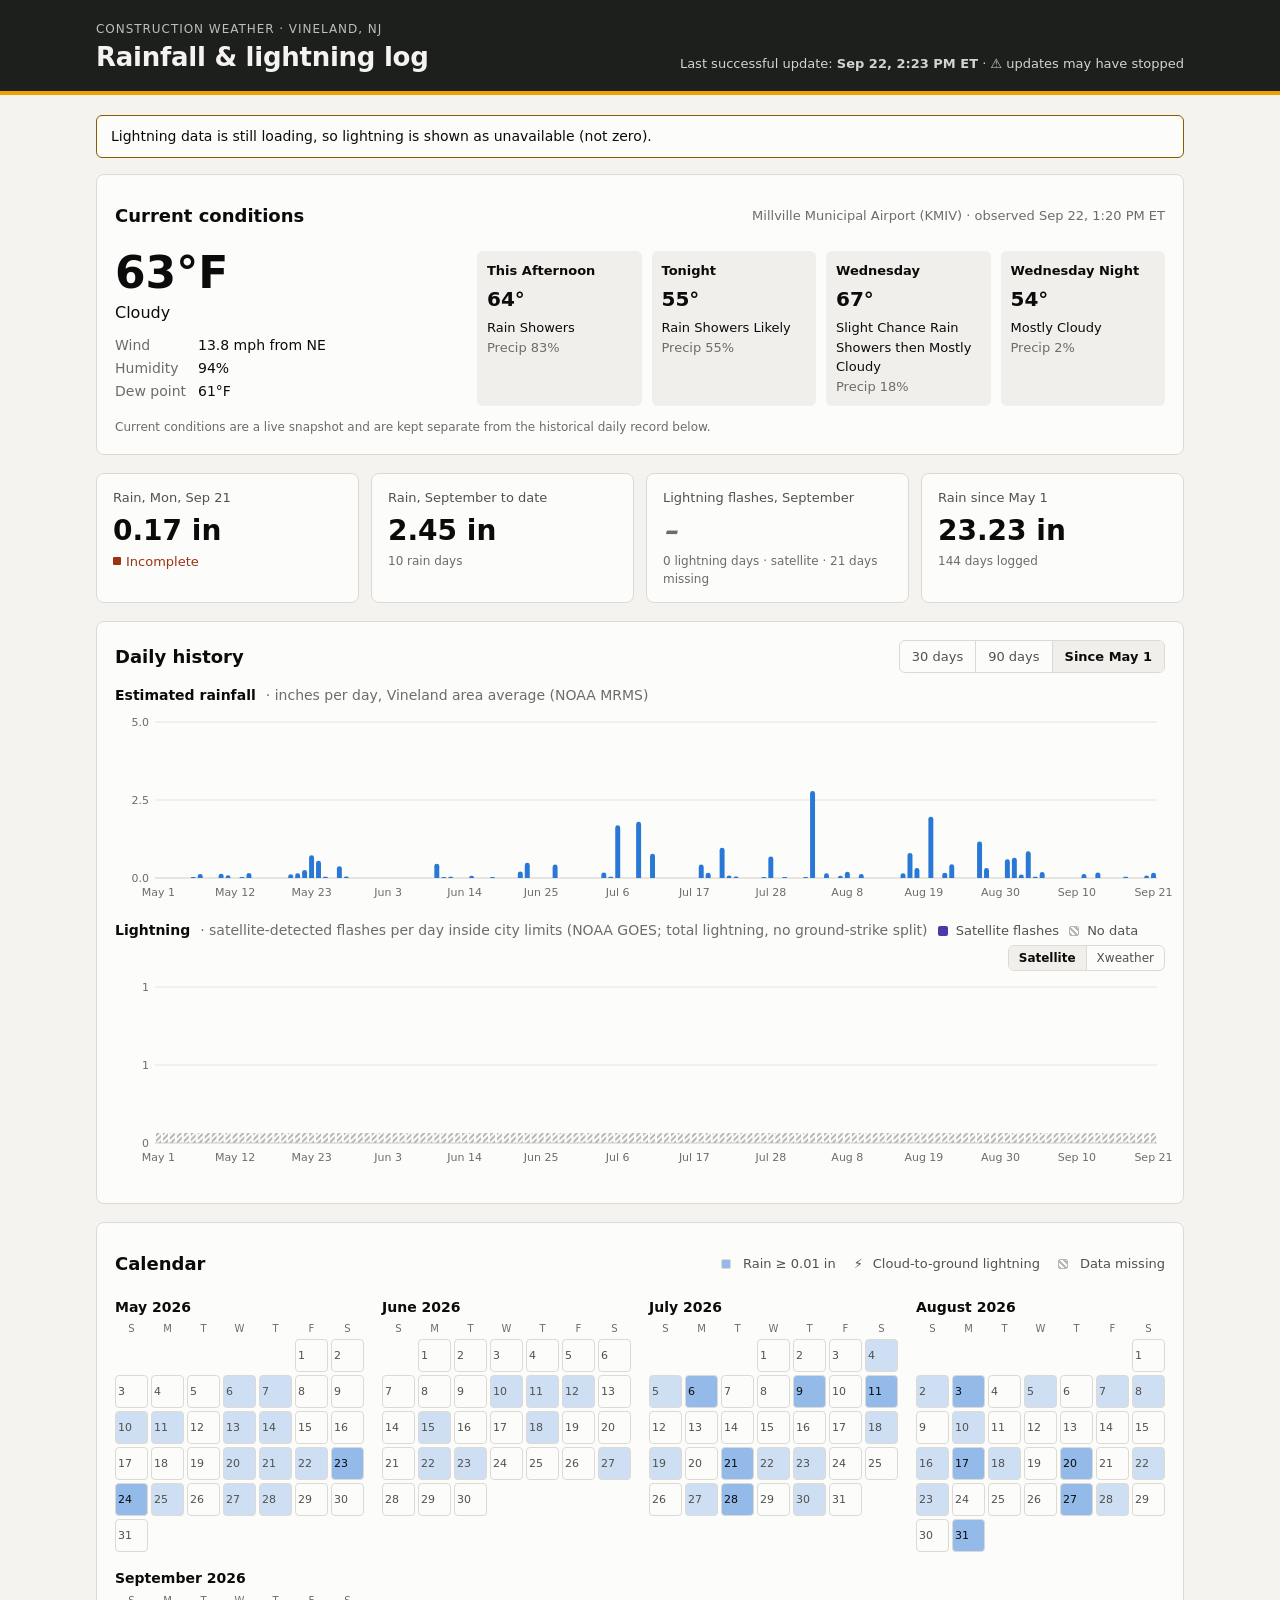
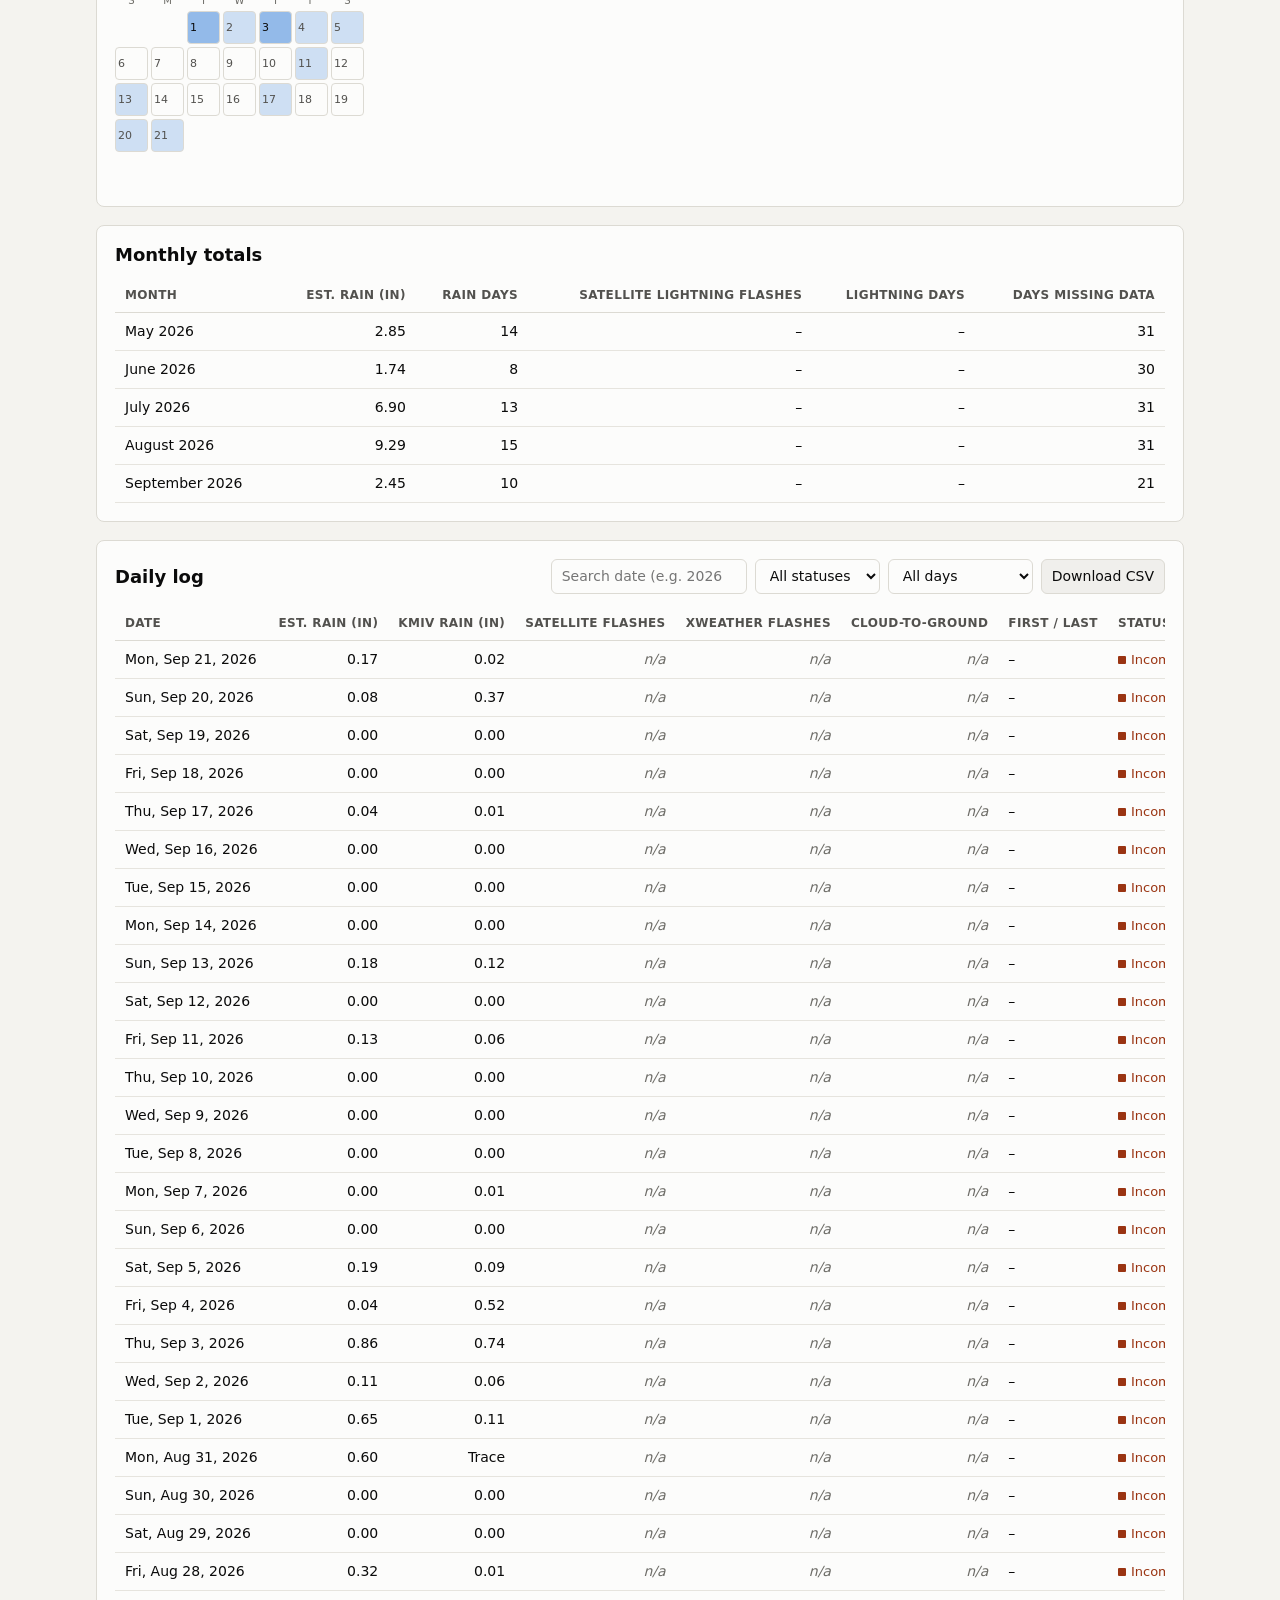
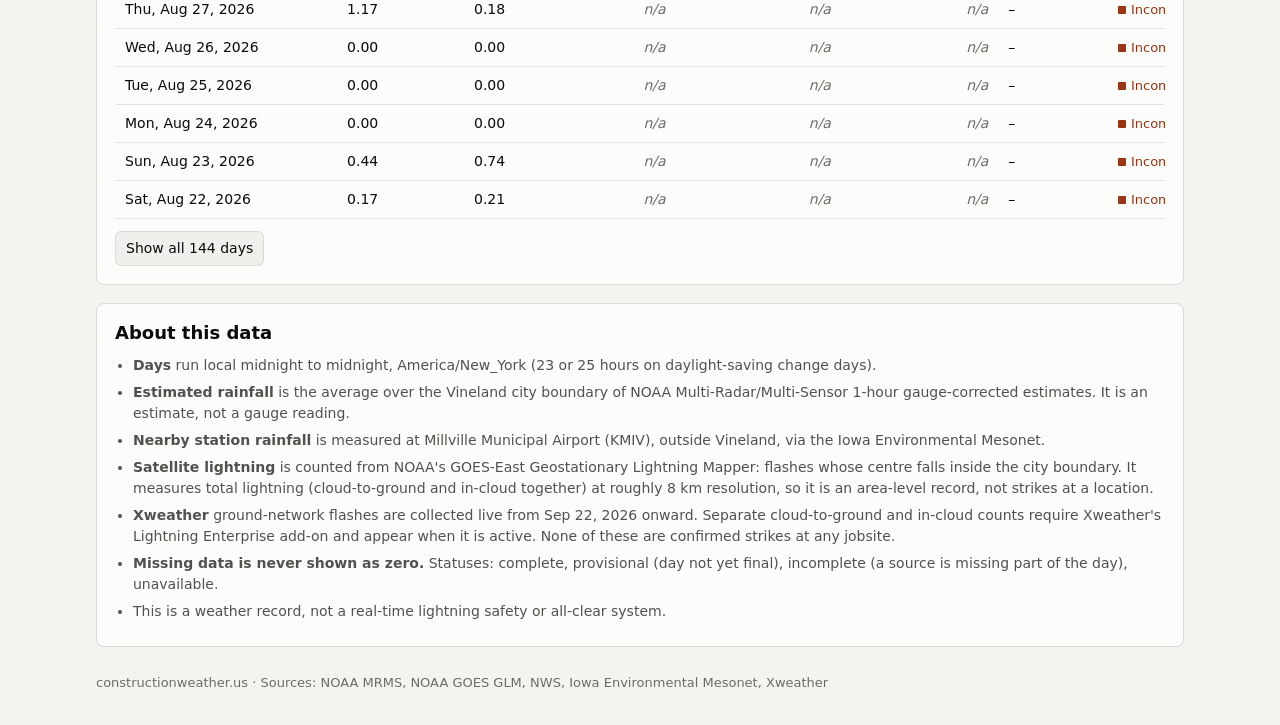
==== site/index.html @ a70b7d51 "Lightning: NOAA GOES GLM satellite record and Xweather live flash collector GLM gives total lightnin" ====
<!doctype html>
<html lang="en">
<head>
<meta charset="utf-8">
<meta name="viewport" content="width=device-width, initial-scale=1">
<title>Vineland Weather Log</title>
<meta name="description" content="Daily rainfall and detected lightning records for Vineland, New Jersey, since May 1, 2026.">
<link rel="icon" href="data:image/svg+xml,%3Csvg xmlns=%27http://www.w3.org/2000/svg%27 viewBox=%270 0 16 16%27%3E%3Cpath d=%27M9 1 3 9h4l-1 6 6-8H8z%27 fill=%27%23eda100%27/%3E%3C/svg%3E">
<link rel="stylesheet" href="style.css">
</head>
<body>
<header class="top">
  <div class="wrap top-inner">
    <div>
      <p class="eyebrow">Construction Weather &middot; Vineland, NJ</p>
      <h1>Rainfall &amp; lightning log</h1>
    </div>
    <p class="freshness" id="freshness">Loading&hellip;</p>
  </div>
</header>

<main class="wrap">
  <div id="banner" class="banner" hidden></div>

  <section aria-labelledby="now-h" class="panel">
    <div class="panel-head">
      <h2 id="now-h">Current conditions</h2>
      <p class="muted small" id="now-source"></p>
    </div>
    <div id="alerts"></div>
    <div class="now-grid">
      <div id="now-obs" class="now-obs"></div>
      <ol id="forecast" class="forecast"></ol>
    </div>
    <p class="note">Current conditions are a live snapshot and are kept separate from the historical daily record below.</p>
  </section>

  <section aria-labelledby="sum-h">
    <h2 id="sum-h" class="visually-hidden">Summary</h2>
    <div class="tiles" id="tiles"></div>
  </section>

  <section aria-labelledby="hist-h" class="panel">
    <div class="panel-head">
      <h2 id="hist-h">Daily history</h2>
      <div class="seg" role="group" aria-label="Time range" id="range">
        <button data-range="30">30 days</button>
        <button data-range="90">90 days</button>
        <button data-range="all" aria-pressed="true">Since May 1</button>
      </div>
    </div>
    <figure class="chart">
      <figcaption><strong>Estimated rainfall</strong> <span class="muted">&middot; inches per day, Vineland area average (NOAA MRMS)</span></figcaption>
      <div class="chart-box" id="rain-chart"></div>
    </figure>
    <figure class="chart">
      <figcaption>
        <strong>Lightning</strong>
        <span class="muted lt-glm">&middot; satellite-detected flashes per day inside city limits (NOAA GOES; total lightning, no ground-strike split)</span>
        <span class="muted lt-x" hidden>&middot; Xweather ground network, inside city limits</span>
        <span class="legend">
          <span class="lt-glm"><span class="key k-glm"></span> Satellite flashes</span>
          <span class="lt-cgic" hidden><span class="key k-cg"></span> Cloud-to-ground <span class="key k-ic"></span> In-cloud</span>
          <span class="lt-live" hidden><span class="key k-cg"></span> Ground-network flashes</span>
          <span><span class="key k-na"></span> No data</span>
        </span>
        <span class="seg seg-sm" role="group" aria-label="Lightning source" id="lt-source">
          <button data-src="glm" aria-pressed="true">Satellite</button>
          <button data-src="xweather">Xweather</button>
        </span>
      </figcaption>
      <div class="chart-box" id="lt-chart"></div>
    </figure>
    <div id="tip" class="tip" role="status" hidden></div>
  </section>

  <section aria-labelledby="cal-h" class="panel">
    <div class="panel-head">
      <h2 id="cal-h">Calendar</h2>
      <p class="legend small"><span class="dot rain"></span>Rain &ge; 0.01 in <span class="bolt">&#9889;</span>Cloud-to-ground lightning <span class="dot na"></span>Data missing</p>
    </div>
    <div id="calendar" class="calendar"></div>
  </section>

  <section aria-labelledby="month-h" class="panel">
    <h2 id="month-h">Monthly totals</h2>
    <div class="table-scroll"><table id="months" class="data"></table></div>
  </section>

  <section aria-labelledby="log-h" class="panel">
    <div class="panel-head">
      <h2 id="log-h">Daily log</h2>
      <div class="filters">
        <input type="search" id="q" placeholder="Search date (e.g. 2026-07)" aria-label="Search dates">
        <select id="status-filter" aria-label="Filter by data status">
          <option value="">All statuses</option>
          <option value="complete">Complete</option>
          <option value="provisional">Provisional</option>
          <option value="incomplete">Incomplete</option>
          <option value="unavailable">Unavailable</option>
        </select>
        <select id="wx-filter" aria-label="Filter by weather">
          <option value="">All days</option>
          <option value="rain">Rain days</option>
          <option value="lightning">Lightning days</option>
        </select>
        <a class="btn" id="csv" href="#" download="vineland-weather-log.csv">Download CSV</a>
      </div>
    </div>
    <div class="table-scroll"><table id="log" class="data"></table></div>
    <button id="more" class="btn more" hidden></button>
  </section>

  <section class="panel about" aria-labelledby="about-h">
    <h2 id="about-h">About this data</h2>
    <ul>
      <li><strong>Days</strong> run local midnight to midnight, America/New_York (23 or 25 hours on daylight-saving change days).</li>
      <li><strong>Estimated rainfall</strong> is the average over the Vineland city boundary of NOAA Multi-Radar/Multi-Sensor 1-hour gauge-corrected estimates. It is an estimate, not a gauge reading.</li>
      <li><strong>Nearby station rainfall</strong> is measured at Millville Municipal Airport (KMIV), outside Vineland, via the Iowa Environmental Mesonet.</li>
      <li><strong>Satellite lightning</strong> is counted from NOAA's GOES-East Geostationary Lightning Mapper: flashes whose centre falls inside the city boundary. It measures total lightning (cloud-to-ground and in-cloud together) at roughly 8 km resolution, so it is an area-level record, not strikes at a location.</li>
      <li><strong>Xweather</strong> ground-network flashes are collected live from Sep 22, 2026 onward. Separate cloud-to-ground and in-cloud counts require Xweather's Lightning Enterprise add-on and appear when it is active. None of these are confirmed strikes at any jobsite.</li>
      <li><strong>Missing data is never shown as zero.</strong> Statuses: complete, provisional (day not yet final), incomplete (a source is missing part of the day), unavailable.</li>
      <li>This is a weather record, not a real-time lightning safety or all-clear system.</li>
    </ul>
  </section>
</main>

<dialog id="detail" aria-labelledby="detail-h">
  <form method="dialog"><button class="close" aria-label="Close">&times;</button></form>
  <div id="detail-body"></div>
</dialog>

<footer class="wrap foot muted small">constructionweather.us &middot; Sources: NOAA MRMS, NOAA GOES GLM, NWS, Iowa Environmental Mesonet, Xweather</footer>
<script src="app.js"></script>
</body>
</html>
---- site/style.css ----
:root {
  color-scheme: light;
  --bg: #f4f3ef;
  --surface: #fcfcfb;
  --surface-2: #f0efec;
  --border: #dcdad3;
  --text: #0b0b0b;
  --text-2: #52514e;
  --muted: #6d6c67;
  --accent: #1c5cab;
  --rain: #2a78d6;
  --cg: #eb6834;
  --ic: #1baf7a;
  --glm: #4a3aa7;
  --na: #b9b7b0;
  --grid: #e6e4de;
  --good: #1b6e3a;
  --warn: #8a5a00;
  --bad: #9a3412;
  --header: #1d1f1c;
  --header-text: #f4f3ef;
  --hazard: #eda100;
}
@media (prefers-color-scheme: dark) {
  :root:not([data-theme="light"]) {
    color-scheme: dark;
    --bg: #111110;
    --surface: #1a1a19;
    --surface-2: #242422;
    --border: #383835;
    --text: #ffffff;
    --text-2: #c3c2b7;
    --muted: #9d9c93;
    --accent: #6da7ec;
    --rain: #3987e5;
    --cg: #d95926;
    --ic: #199e70;
    --glm: #9085e9;
    --na: #5a5955;
    --grid: #2c2c2a;
    --good: #5cc98a;
    --warn: #e0a93a;
    --bad: #f08a6a;
    --header: #0a0a09;
    --header-text: #f4f3ef;
    --hazard: #c98500;
  }
}
:root[data-theme="dark"] {
  color-scheme: dark;
  --bg: #111110; --surface: #1a1a19; --surface-2: #242422; --border: #383835;
  --text: #ffffff; --text-2: #c3c2b7; --muted: #9d9c93; --accent: #6da7ec;
  --rain: #3987e5; --cg: #d95926; --ic: #199e70; --glm: #9085e9; --na: #5a5955; --grid: #2c2c2a;
  --good: #5cc98a; --warn: #e0a93a; --bad: #f08a6a; --header: #0a0a09; --header-text: #f4f3ef; --hazard: #c98500;
}

* { box-sizing: border-box; }
html { -webkit-text-size-adjust: 100%; }
body {
  margin: 0;
  background: var(--bg);
  color: var(--text);
  font: 15px/1.5 system-ui, -apple-system, "Segoe UI", Roboto, Helvetica, Arial, sans-serif;
  font-variant-numeric: tabular-nums;
}
.wrap { max-width: 1120px; margin: 0 auto; padding: 0 16px; }
h1, h2, h3 { line-height: 1.2; margin: 0; }
h1 { font-size: 26px; letter-spacing: -0.01em; }
h2 { font-size: 18px; }
.muted { color: var(--muted); }
.small { font-size: 13px; }
.visually-hidden { position: absolute; width: 1px; height: 1px; overflow: hidden; clip: rect(0 0 0 0); }

.top {
  background: var(--header);
  color: var(--header-text);
  border-bottom: 4px solid var(--hazard);
  padding: 20px 0 18px;
  margin-bottom: 20px;
}
.top-inner { display: flex; justify-content: space-between; align-items: end; gap: 16px; flex-wrap: wrap; }
.eyebrow { margin: 0 0 4px; font-size: 12px; text-transform: uppercase; letter-spacing: 0.08em; opacity: 0.75; }
.freshness { margin: 0; font-size: 13px; opacity: 0.85; }

.banner { border: 1px solid var(--warn); background: var(--surface); color: var(--text); padding: 10px 14px; border-radius: 6px; margin-bottom: 16px; font-size: 14px; }

.panel { background: var(--surface); border: 1px solid var(--border); border-radius: 8px; padding: 18px; margin-bottom: 18px; }
.panel-head { display: flex; justify-content: space-between; align-items: center; gap: 12px; flex-wrap: wrap; margin-bottom: 12px; }
.panel > h2 { margin-bottom: 12px; }
.note { font-size: 12px; color: var(--muted); margin: 12px 0 0; }

.now-grid { display: grid; grid-template-columns: minmax(0, 1fr) minmax(0, 2fr); gap: 18px; }
.now-obs .temp { font-size: 44px; font-weight: 600; line-height: 1; }
.now-obs .desc { font-size: 16px; margin: 6px 0 10px; }
.now-obs dl { display: grid; grid-template-columns: auto 1fr; gap: 2px 12px; margin: 0; font-size: 14px; }
.now-obs dt { color: var(--muted); }
.now-obs dd { margin: 0; }
.forecast { list-style: none; margin: 0; padding: 0; display: grid; grid-template-columns: repeat(4, minmax(0, 1fr)); gap: 10px; }
.forecast li { background: var(--surface-2); border-radius: 6px; padding: 10px; font-size: 13px; }
.forecast .fname { font-weight: 600; font-size: 13px; }
.forecast .ftemp { font-size: 20px; font-weight: 600; margin: 4px 0; }
.alert { border-left: 4px solid var(--bad); background: var(--surface-2); padding: 8px 12px; margin-bottom: 12px; font-size: 14px; border-radius: 0 6px 6px 0; }

.tiles { display: grid; grid-template-columns: repeat(4, minmax(0, 1fr)); gap: 12px; margin-bottom: 18px; }
.tile { background: var(--surface); border: 1px solid var(--border); border-radius: 8px; padding: 14px 16px; }
.tile .label { font-size: 13px; color: var(--text-2); }
.tile .value { font-size: 28px; font-weight: 600; margin-top: 2px; }
.tile .sub { font-size: 12px; color: var(--muted); }

.seg { display: inline-flex; border: 1px solid var(--border); border-radius: 6px; overflow: hidden; }
.seg button { background: transparent; color: var(--text-2); border: 0; padding: 6px 12px; font: inherit; font-size: 13px; cursor: pointer; }
.seg button + button { border-left: 1px solid var(--border); }
.seg button[aria-pressed="true"] { background: var(--surface-2); color: var(--text); font-weight: 600; }

.chart { margin: 0 0 18px; }
.chart figcaption { font-size: 14px; margin-bottom: 6px; display: flex; flex-wrap: wrap; gap: 4px 10px; align-items: center; }
.chart-box { width: 100%; }
.chart-box svg { display: block; width: 100%; height: auto; overflow: visible; }
.chart-box .axis text { fill: var(--muted); font-size: 11px; }
.chart-box .gridline { stroke: var(--grid); stroke-width: 1; }
.chart-box .baseline { stroke: var(--border); stroke-width: 1; }
.chart-box .hit { fill: transparent; cursor: pointer; }
.chart-box .hit:hover + .hover, .chart-box .hover.on { fill: var(--text); opacity: 0.06; }
.chart-box .hover { fill: transparent; pointer-events: none; }
.legend { display: inline-flex; flex-wrap: wrap; gap: 4px 10px; align-items: center; color: var(--text-2); font-size: 13px; }
.key { display: inline-block; width: 10px; height: 10px; border-radius: 2px; margin-right: 4px; vertical-align: -1px; }
.k-cg { background: var(--cg); } .k-ic { background: var(--ic); } .k-glm { background: var(--glm); }
.seg-sm { margin-left: auto; }
.seg-sm button { padding: 3px 10px; font-size: 12px; }
[hidden] { display: none !important; }
.k-na { background: repeating-linear-gradient(45deg, var(--na) 0 2px, transparent 2px 4px); border: 1px solid var(--na); }

.tip { position: fixed; z-index: 10; pointer-events: none; background: var(--surface); color: var(--text); border: 1px solid var(--border); border-radius: 6px; padding: 8px 10px; font-size: 13px; box-shadow: 0 4px 16px rgb(0 0 0 / 0.15); max-width: 260px; }
.tip b { display: block; margin-bottom: 2px; }
.tip .row { display: flex; justify-content: space-between; gap: 12px; }
.tip .sw { display: inline-block; width: 8px; height: 8px; border-radius: 2px; margin-right: 6px; }

.calendar { display: grid; grid-template-columns: repeat(auto-fill, minmax(230px, 1fr)); gap: 18px; }
.cal h3 { font-size: 14px; margin-bottom: 6px; }
.cal-grid { display: grid; grid-template-columns: repeat(7, 1fr); gap: 3px; }
.cal-grid .dow { font-size: 10px; color: var(--muted); text-align: center; }
.cal-day { aspect-ratio: 1; border: 1px solid var(--border); border-radius: 4px; background: var(--surface); color: var(--text-2); font: inherit; font-size: 11px; padding: 2px; position: relative; cursor: pointer; text-align: left; line-height: 1; }
.cal-day:hover, .cal-day:focus-visible { outline: 2px solid var(--accent); outline-offset: -1px; }
.cal-day.rain { background: color-mix(in srgb, var(--rain) 22%, var(--surface)); }
.cal-day.rain.heavy { background: color-mix(in srgb, var(--rain) 50%, var(--surface)); color: var(--text); }
.cal-day.na { background: repeating-linear-gradient(45deg, var(--surface-2) 0 3px, var(--surface) 3px 6px); }
.cal-day .b { position: absolute; right: 2px; bottom: 2px; font-size: 11px; }
.cal-day.future { visibility: hidden; }
.dot { display: inline-block; width: 10px; height: 10px; border-radius: 2px; margin: 0 2px 0 8px; vertical-align: -1px; }
.dot.rain { background: color-mix(in srgb, var(--rain) 50%, var(--surface)); border: 1px solid var(--border); }
.dot.na { background: repeating-linear-gradient(45deg, var(--na) 0 2px, transparent 2px 4px); border: 1px solid var(--na); }
.bolt { margin-left: 8px; }

.filters { display: flex; flex-wrap: wrap; gap: 8px; }
input[type="search"], select, .btn { font: inherit; font-size: 14px; padding: 6px 10px; border: 1px solid var(--border); border-radius: 6px; background: var(--surface); color: var(--text); }
.btn { text-decoration: none; background: var(--surface-2); }
.table-scroll { overflow-x: auto; }
table.data { width: 100%; border-collapse: collapse; font-size: 14px; }
table.data th { text-align: left; font-weight: 600; color: var(--text-2); font-size: 12px; text-transform: uppercase; letter-spacing: 0.03em; border-bottom: 1px solid var(--border); padding: 8px 10px; white-space: nowrap; }
table.data td { border-bottom: 1px solid var(--grid); padding: 8px 10px; white-space: nowrap; }
table.data td.num, table.data th.num { text-align: right; }
table.data tbody tr { cursor: pointer; }
table.data tbody tr:hover { background: var(--surface-2); }
.st { display: inline-flex; align-items: center; gap: 5px; font-size: 13px; }
.st::before { content: ""; width: 8px; height: 8px; border-radius: 50%; background: currentColor; }
.st.complete { color: var(--good); }
.st.provisional { color: var(--warn); }
.st.incomplete, .st.unavailable { color: var(--bad); }
.st.incomplete::before { border-radius: 1px; }
.st.unavailable::before { background: transparent; border: 2px solid currentColor; width: 6px; height: 6px; }
.na-text { color: var(--muted); font-style: italic; }

dialog { border: 1px solid var(--border); border-radius: 10px; background: var(--surface); color: var(--text); max-width: 560px; width: calc(100% - 32px); padding: 22px; }
dialog::backdrop { background: rgb(0 0 0 / 0.45); }
dialog .close { position: absolute; right: 12px; top: 8px; background: none; border: 0; font-size: 26px; color: var(--muted); cursor: pointer; }
dialog h3 { font-size: 20px; margin-bottom: 4px; }
dialog h4 { font-size: 13px; text-transform: uppercase; letter-spacing: 0.04em; color: var(--text-2); margin: 16px 0 4px; }
dialog dl { display: grid; grid-template-columns: auto 1fr; gap: 3px 14px; margin: 0; font-size: 14px; }
dialog dt { color: var(--muted); }
dialog dd { margin: 0; }

.about ul { margin: 0; padding-left: 18px; font-size: 14px; color: var(--text-2); }
.about li { margin-bottom: 6px; }
.foot { padding: 8px 16px 32px; }

@media (max-width: 800px) {
  .now-grid { grid-template-columns: 1fr; }
  .forecast { grid-template-columns: repeat(2, minmax(0, 1fr)); }
  .tiles { grid-template-columns: repeat(2, minmax(0, 1fr)); }
  h1 { font-size: 22px; }
}
@media (forced-colors: active) {
  .k-cg, .k-ic, .dot { forced-color-adjust: none; }
}
.btn.more { margin-top: 12px; cursor: pointer; }
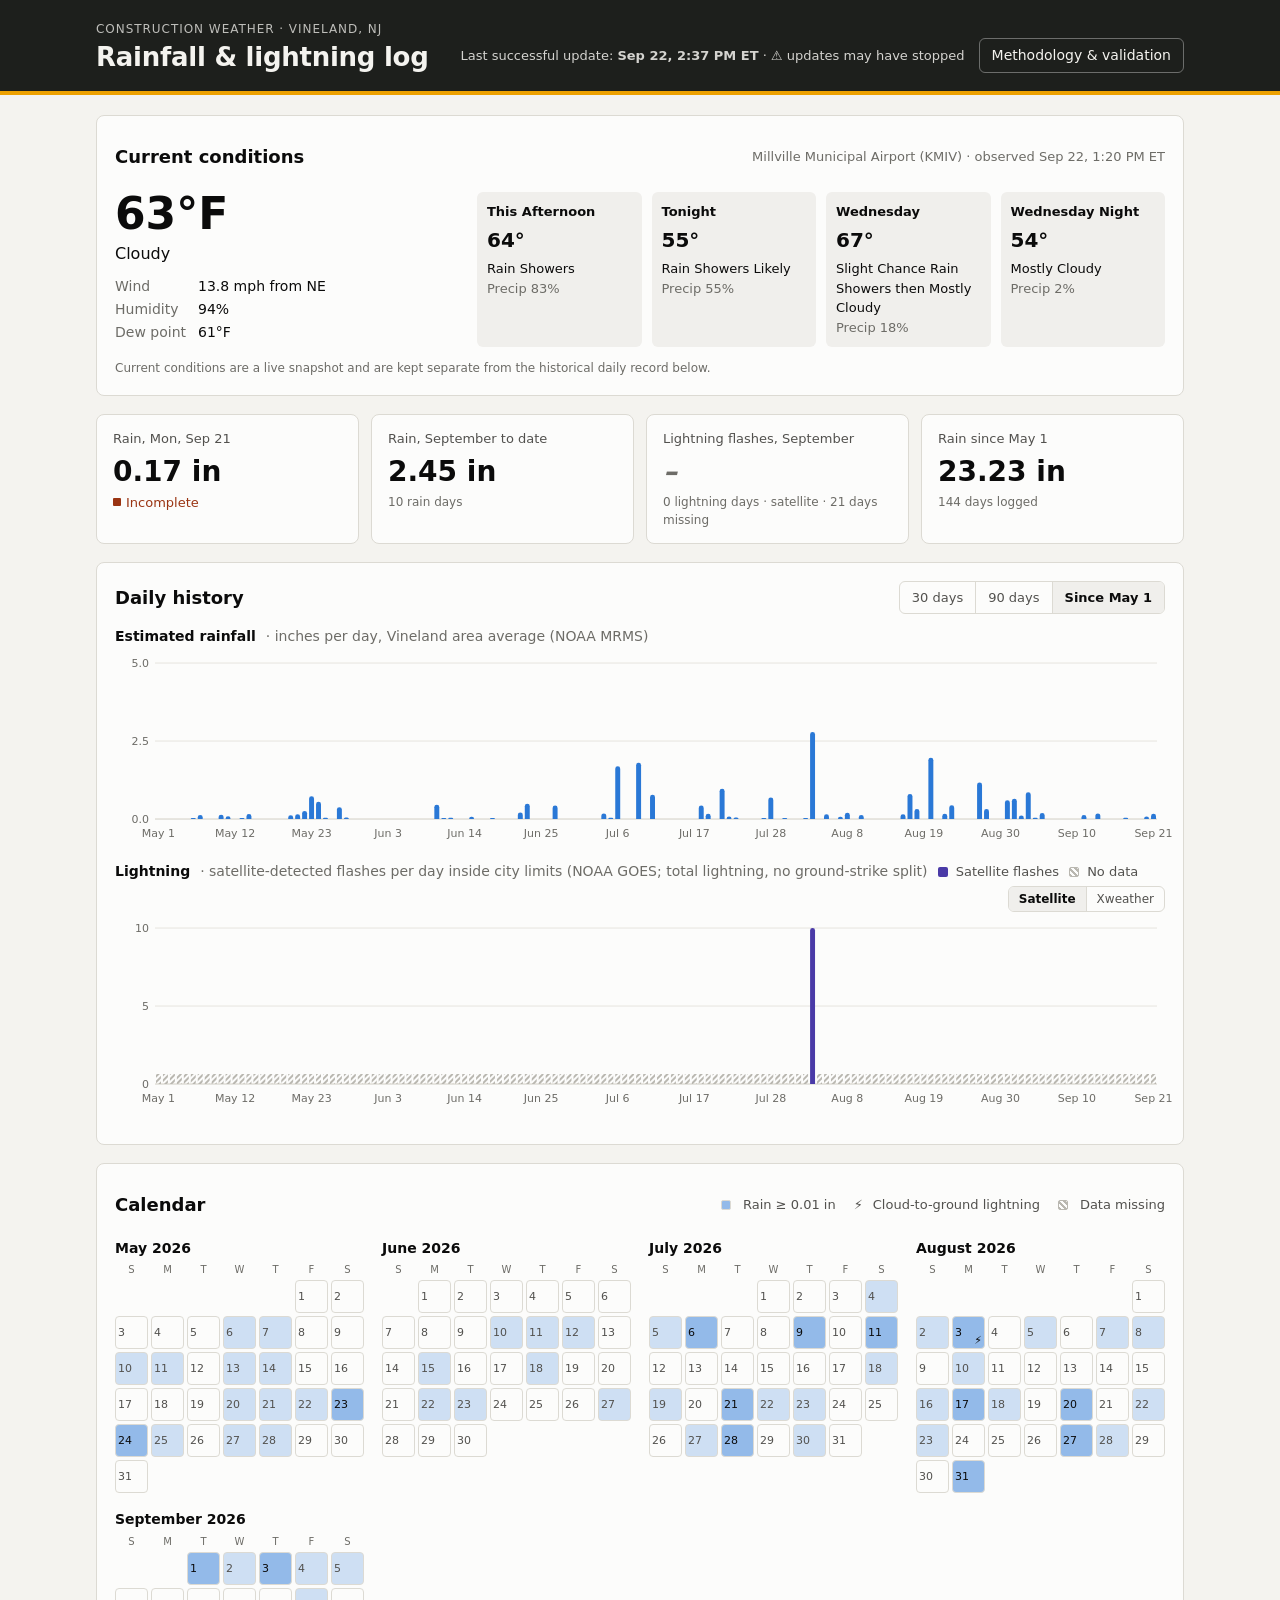
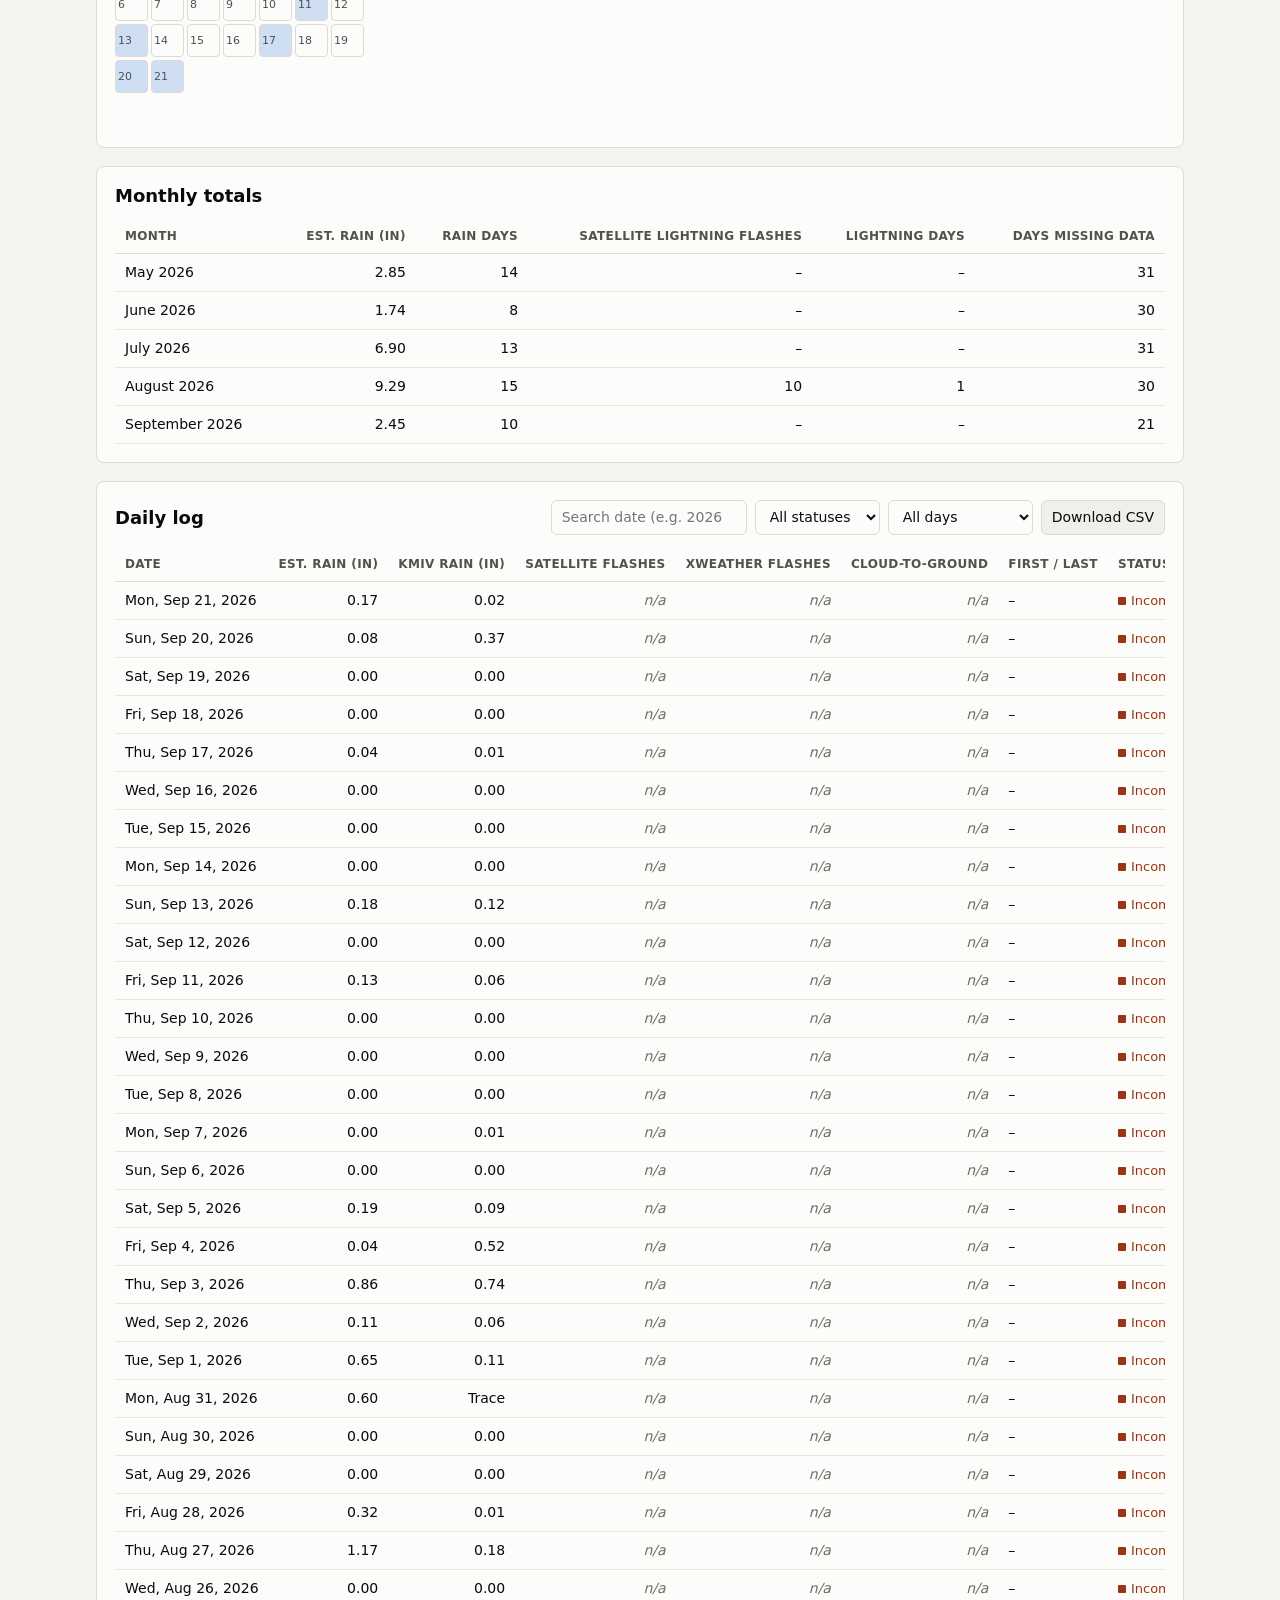
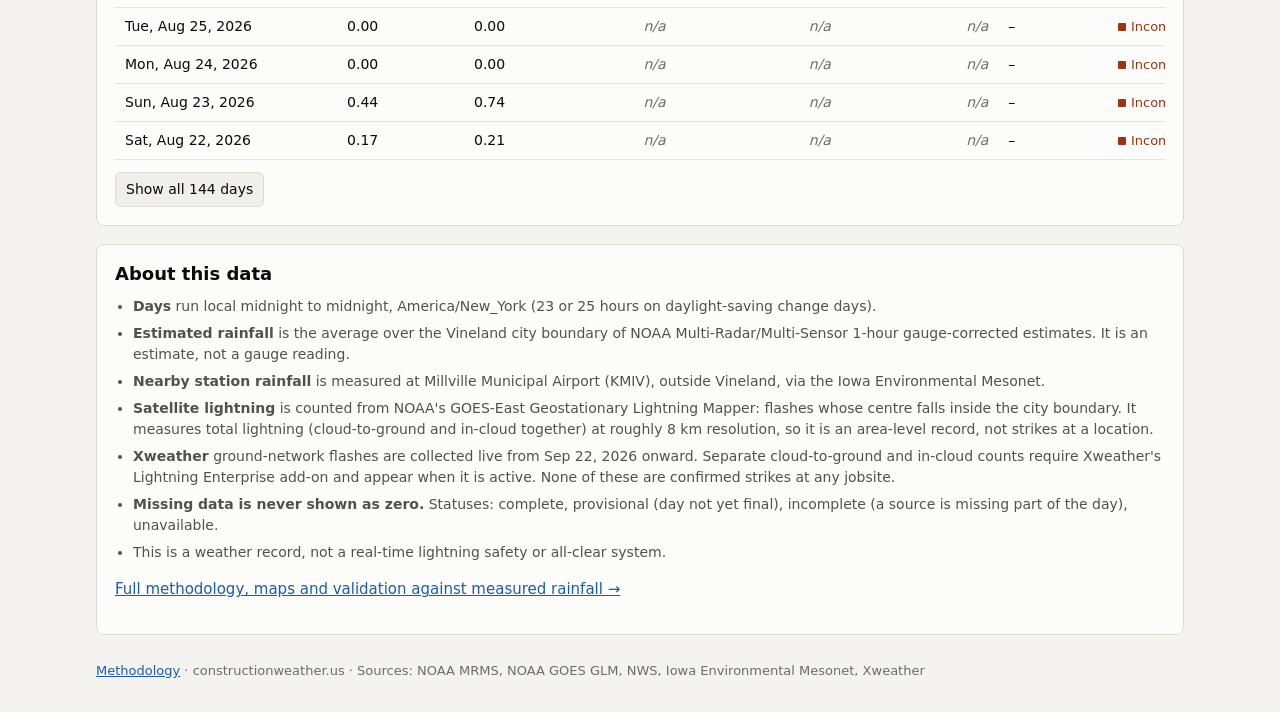
==== commit f129136f: "Methodology & validation page; SWDI probe diagnostics Co-Authored-By: Claude Opus 5.5 <noreply@anthr" ====
--- a/site/index.html
+++ b/site/index.html
@@ -15,7 +15,10 @@
       <p class="eyebrow">Construction Weather &middot; Vineland, NJ</p>
       <h1>Rainfall &amp; lightning log</h1>
     </div>
-    <p class="freshness" id="freshness">Loading&hellip;</p>
+    <div class="top-right">
+      <p class="freshness" id="freshness">Loading&hellip;</p>
+      <a class="toplink" href="methodology.html">Methodology &amp; validation</a>
+    </div>
   </div>
 </header>
 
@@ -122,6 +125,7 @@
       <li><strong>Missing data is never shown as zero.</strong> Statuses: complete, provisional (day not yet final), incomplete (a source is missing part of the day), unavailable.</li>
       <li>This is a weather record, not a real-time lightning safety or all-clear system.</li>
     </ul>
+    <p><a href="methodology.html">Full methodology, maps and validation against measured rainfall &rarr;</a></p>
   </section>
 </main>
 
@@ -130,7 +134,7 @@
   <div id="detail-body"></div>
 </dialog>
 
-<footer class="wrap foot muted small">constructionweather.us &middot; Sources: NOAA MRMS, NOAA GOES GLM, NWS, Iowa Environmental Mesonet, Xweather</footer>
+<footer class="wrap foot muted small"><a href="methodology.html">Methodology</a> &middot; constructionweather.us &middot; Sources: NOAA MRMS, NOAA GOES GLM, NWS, Iowa Environmental Mesonet, Xweather</footer>
 <script src="app.js"></script>
 </body>
 </html>
--- a/site/style.css
+++ b/site/style.css
@@ -193,3 +193,35 @@
   .k-cg, .k-ic, .dot { forced-color-adjust: none; }
 }
 .btn.more { margin-top: 12px; cursor: pointer; }
+
+/* ---------- methodology ---------- */
+.topnav a, .toplink { color: var(--header-text); font-size: 14px; text-decoration: none; border: 1px solid rgb(255 255 255 / 0.35); border-radius: 6px; padding: 6px 12px; }
+.topnav a:hover, .toplink:hover { background: rgb(255 255 255 / 0.1); }
+.doc h3 { font-size: 15px; margin: 16px 0 6px; }
+.doc p, .doc li { font-size: 14px; color: var(--text-2); }
+.doc ul { padding-left: 18px; margin: 0; }
+.doc li { margin-bottom: 6px; }
+.doc a { color: var(--accent); }
+.checks li::marker { content: "✓  "; color: var(--good); }
+dl.spec { display: grid; grid-template-columns: 140px 1fr; gap: 6px 16px; margin: 0; font-size: 14px; }
+dl.spec dt { color: var(--muted); }
+dl.spec dd { margin: 0; color: var(--text-2); }
+code { font-size: 12.5px; background: var(--surface-2); padding: 1px 4px; border-radius: 3px; }
+.map-fig { margin: 0; }
+.map svg { display: block; max-width: 100%; height: auto; margin: 0 auto; }
+.m-bound { fill: color-mix(in srgb, var(--rain) 8%, transparent); stroke: var(--text); stroke-width: 1.5; }
+.m-cell { fill: var(--rain); opacity: 0.8; }
+.m-stn { fill: var(--cg); stroke: var(--surface); stroke-width: 2; }
+.m-glm { fill: none; stroke: var(--glm); stroke-width: 2; stroke-dasharray: 4 3; }
+.m-label { fill: var(--text-2); font-size: 12px; }
+.k-bound { border: 2px solid var(--text); background: transparent; }
+.k-cell { background: var(--rain); border-radius: 50%; }
+.k-stn { background: var(--cg); border-radius: 50%; }
+.k-glmbox { border: 2px dashed var(--glm); background: transparent; }
+.one2one { stroke: var(--muted); stroke-width: 1.5; stroke-dasharray: 5 4; }
+.dot-pt { fill: var(--rain); stroke: var(--surface); stroke-width: 2; cursor: pointer; }
+.dot-pt:hover { stroke: var(--text); }
+#scatter svg { max-width: 560px; }
+@media (max-width: 800px) { dl.spec { grid-template-columns: 1fr; gap: 2px; } dl.spec dd { margin-bottom: 8px; } }
+.top-right { display: flex; align-items: center; gap: 14px; flex-wrap: wrap; }
+.about a, .foot a { color: var(--accent); }
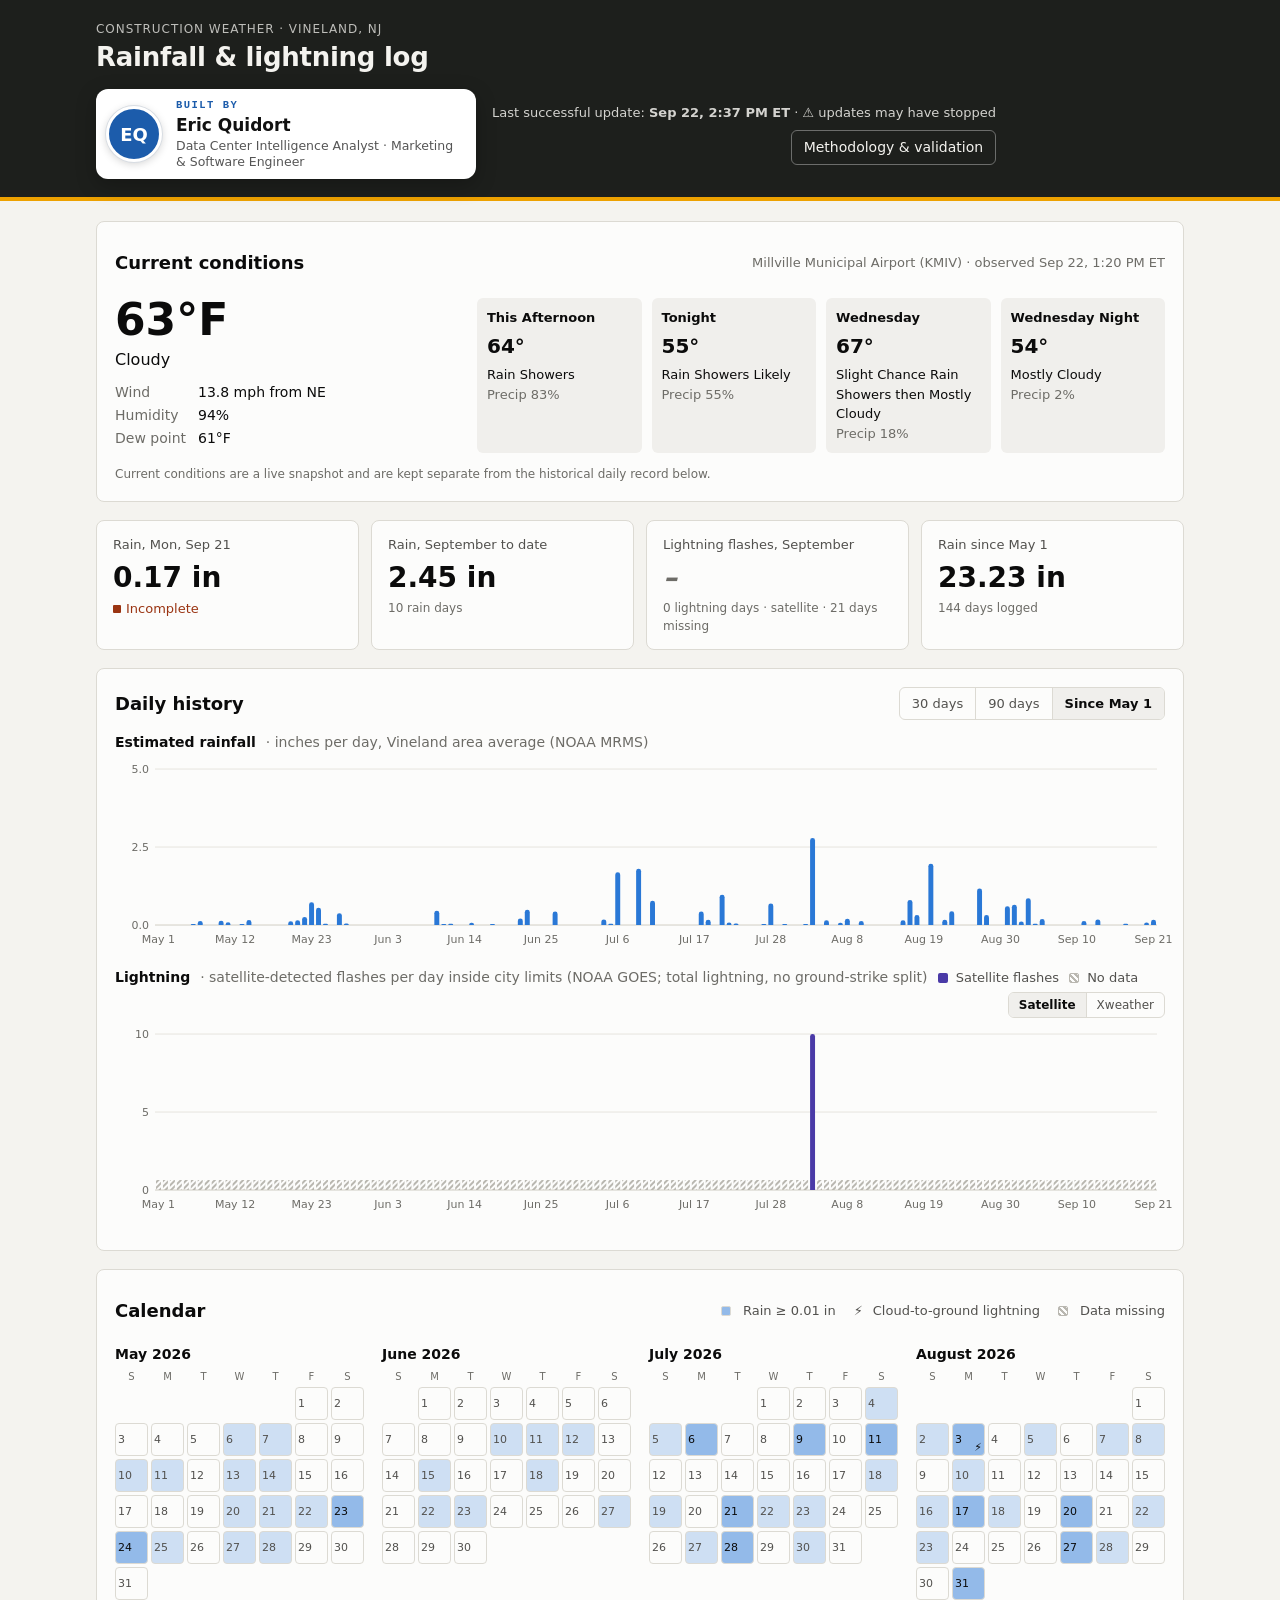
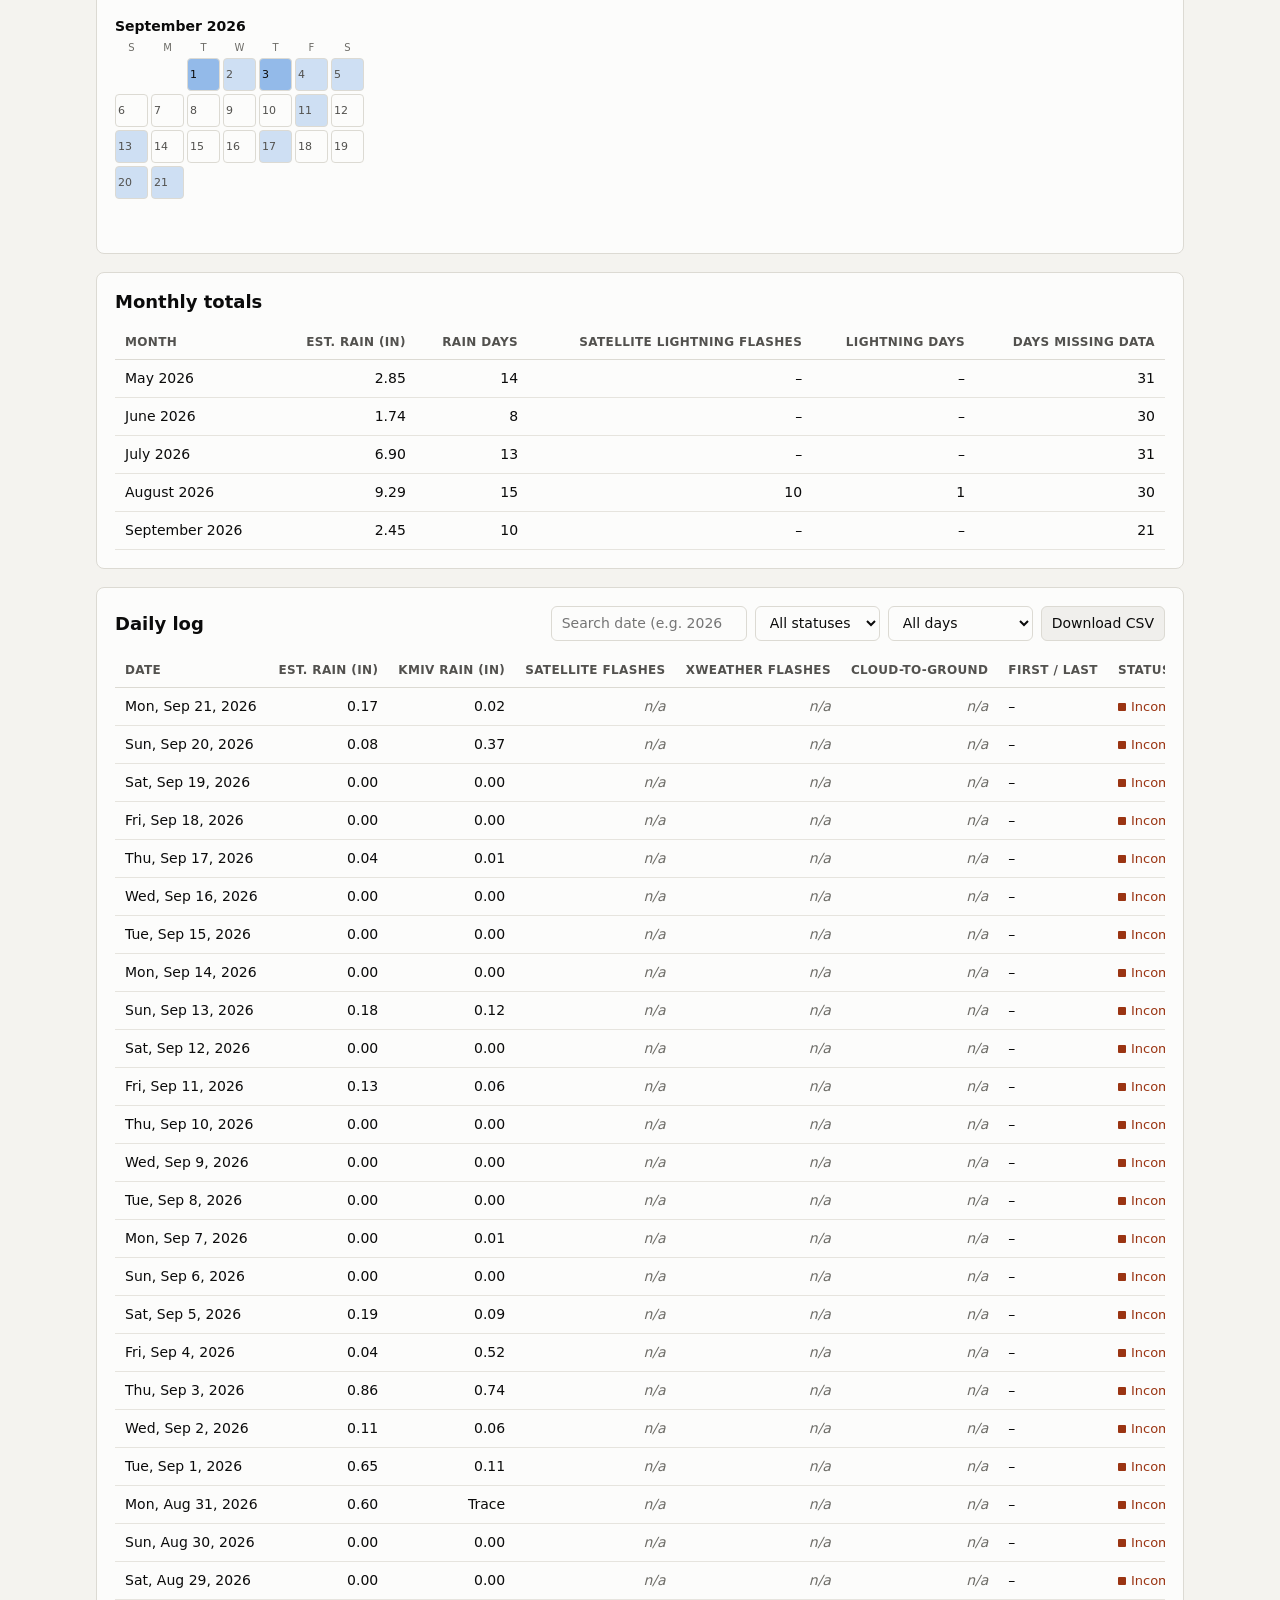
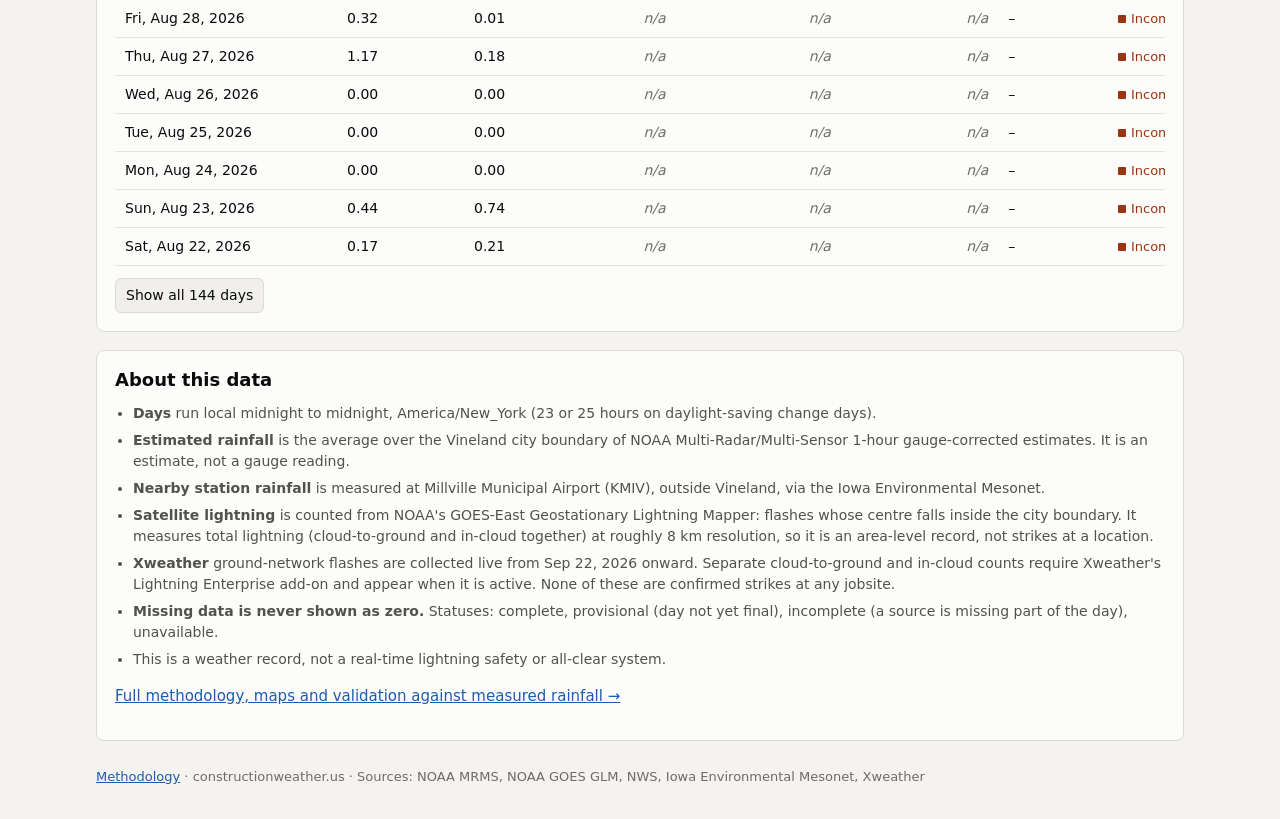
==== commit 0c41770d: "Header: 'Built by Eric Quidort' card linking to datacenterland.us Co-Authored-By: Claude Opus 5.5 <n" ====
--- a/site/index.html
+++ b/site/index.html
@@ -16,8 +16,18 @@
       <h1>Rainfall &amp; lightning log</h1>
     </div>
     <div class="top-right">
-      <p class="freshness" id="freshness">Loading&hellip;</p>
-      <a class="toplink" href="methodology.html">Methodology &amp; validation</a>
+      <a class="builtby" href="https://www.datacenterland.us/login" target="_blank" rel="noopener" aria-label="Built by Eric Quidort (opens datacenterland.us)">
+        <span class="bb-photo"><img src="https://www.datacenterland.us/assets/eric-quidort.jpg" alt="" width="56" height="56" referrerpolicy="no-referrer" onerror="this.remove()"><span class="bb-initials" aria-hidden="true">EQ</span></span>
+        <span class="bb-text">
+          <span class="bb-eyebrow">Built by</span>
+          <strong class="bb-name">Eric Quidort</strong>
+          <span class="bb-role">Data Center Intelligence Analyst &middot; Marketing &amp; Software Engineer</span>
+        </span>
+      </a>
+      <div class="top-meta">
+        <p class="freshness" id="freshness">Loading&hellip;</p>
+        <a class="toplink" href="methodology.html">Methodology &amp; validation</a>
+      </div>
     </div>
   </div>
 </header>
--- a/site/style.css
+++ b/site/style.css
@@ -225,3 +225,24 @@
 @media (max-width: 800px) { dl.spec { grid-template-columns: 1fr; gap: 2px; } dl.spec dd { margin-bottom: 8px; } }
 .top-right { display: flex; align-items: center; gap: 14px; flex-wrap: wrap; }
 .about a, .foot a { color: var(--accent); }
+
+/* ---------- built-by card ---------- */
+.top-right { display: flex; align-items: center; gap: 16px; flex-wrap: wrap; justify-content: flex-end; }
+.top-meta { display: flex; flex-direction: column; align-items: flex-end; gap: 8px; }
+.builtby { display: flex; align-items: center; gap: 14px; background: #ffffff; color: #111; text-decoration: none;
+  border-radius: 12px; padding: 10px 18px 10px 10px; box-shadow: 0 6px 20px rgb(0 0 0 / 0.25); max-width: 380px; }
+.builtby:hover { box-shadow: 0 8px 26px rgb(0 0 0 / 0.35); }
+.bb-photo { position: relative; flex: none; width: 56px; height: 56px; border-radius: 50%; overflow: hidden;
+  border: 3px solid #fff; box-shadow: 0 0 0 1px #d8dde3, 0 2px 8px rgb(0 0 0 / 0.18); background: #1c5cab; }
+.bb-photo img { position: absolute; inset: 0; width: 100%; height: 100%; object-fit: cover; z-index: 1; }
+.bb-initials { position: absolute; inset: 0; display: grid; place-items: center; color: #fff; font-weight: 700; font-size: 18px; }
+.bb-text { display: flex; flex-direction: column; line-height: 1.25; }
+.bb-eyebrow { font: 600 10.5px/1.2 ui-monospace, SFMono-Regular, Menlo, Consolas, monospace; letter-spacing: 0.14em;
+  text-transform: uppercase; color: #1c5cab; margin-bottom: 3px; }
+.bb-name { font-size: 17px; font-weight: 700; color: #111; }
+.bb-role { font-size: 12.5px; color: #555; margin-top: 2px; }
+@media (max-width: 800px) {
+  .top-right { justify-content: flex-start; width: 100%; }
+  .top-meta { align-items: flex-start; }
+  .builtby { max-width: 100%; }
+}
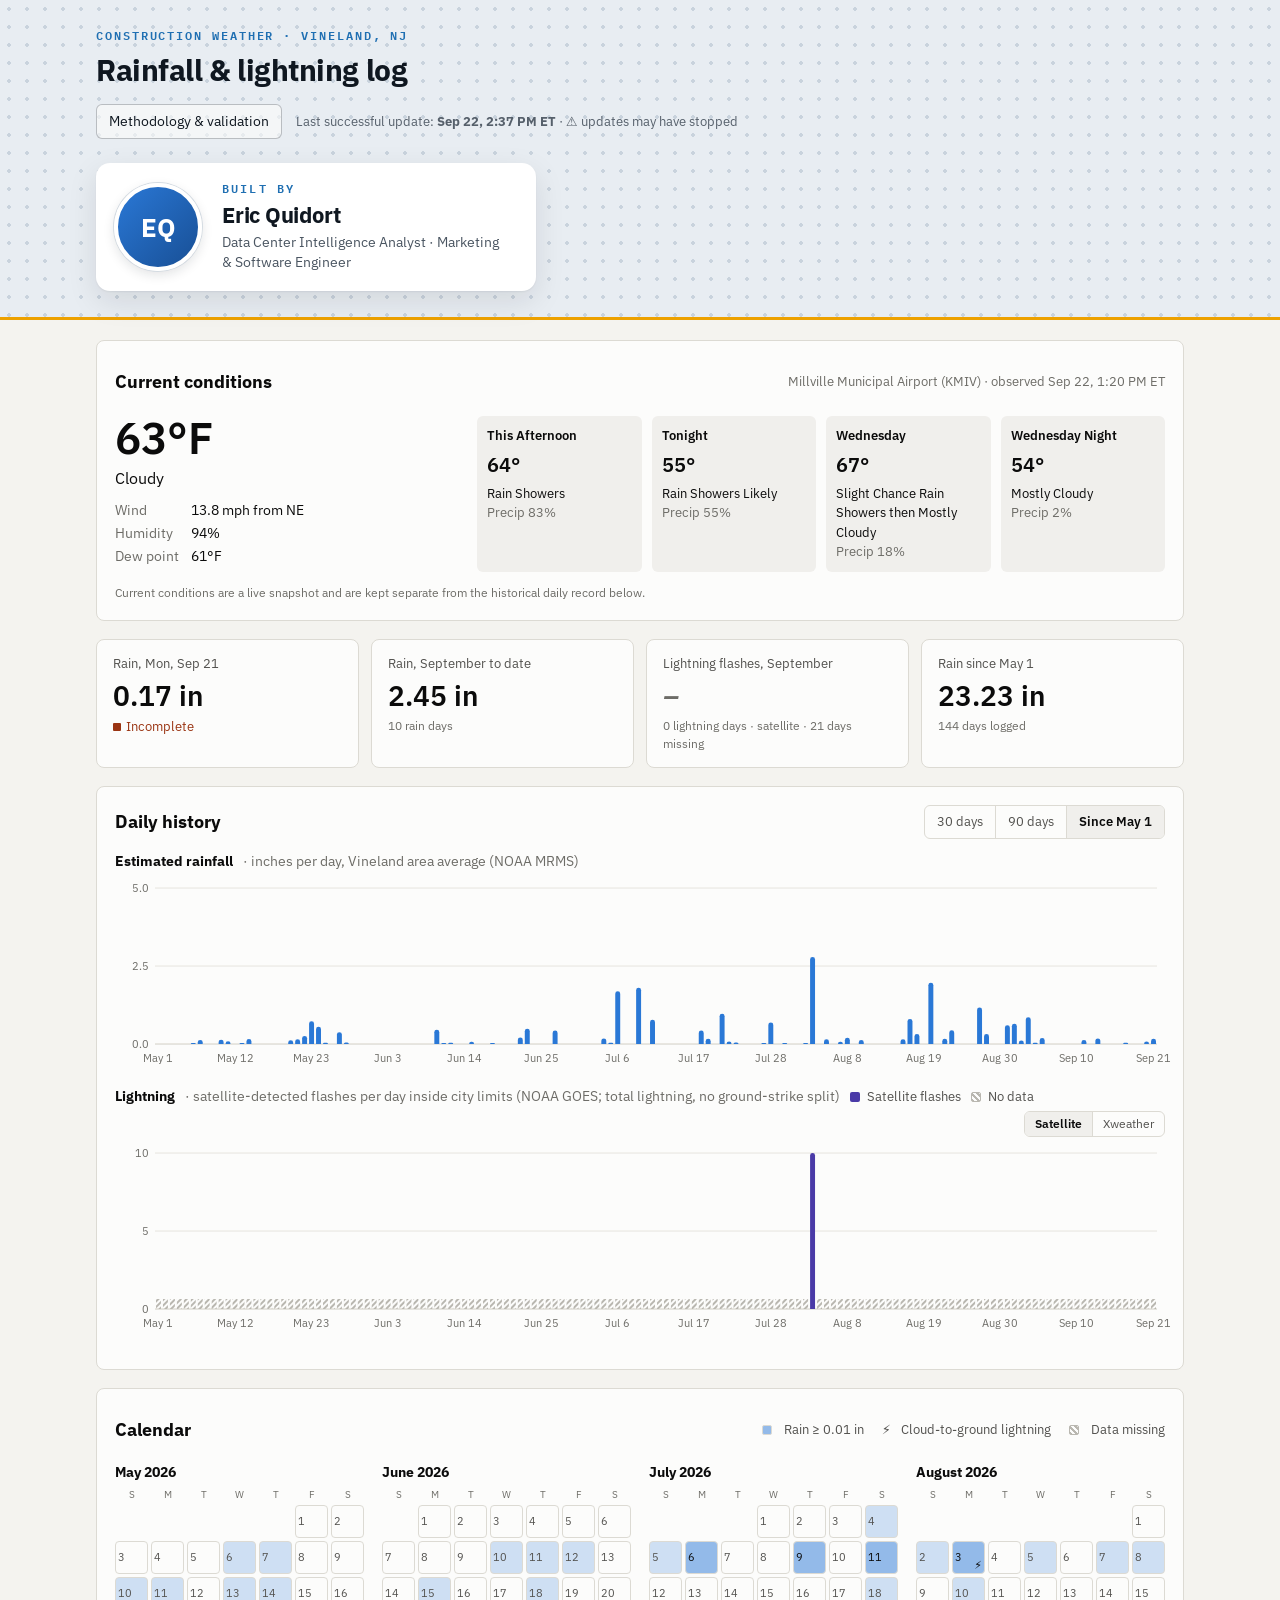
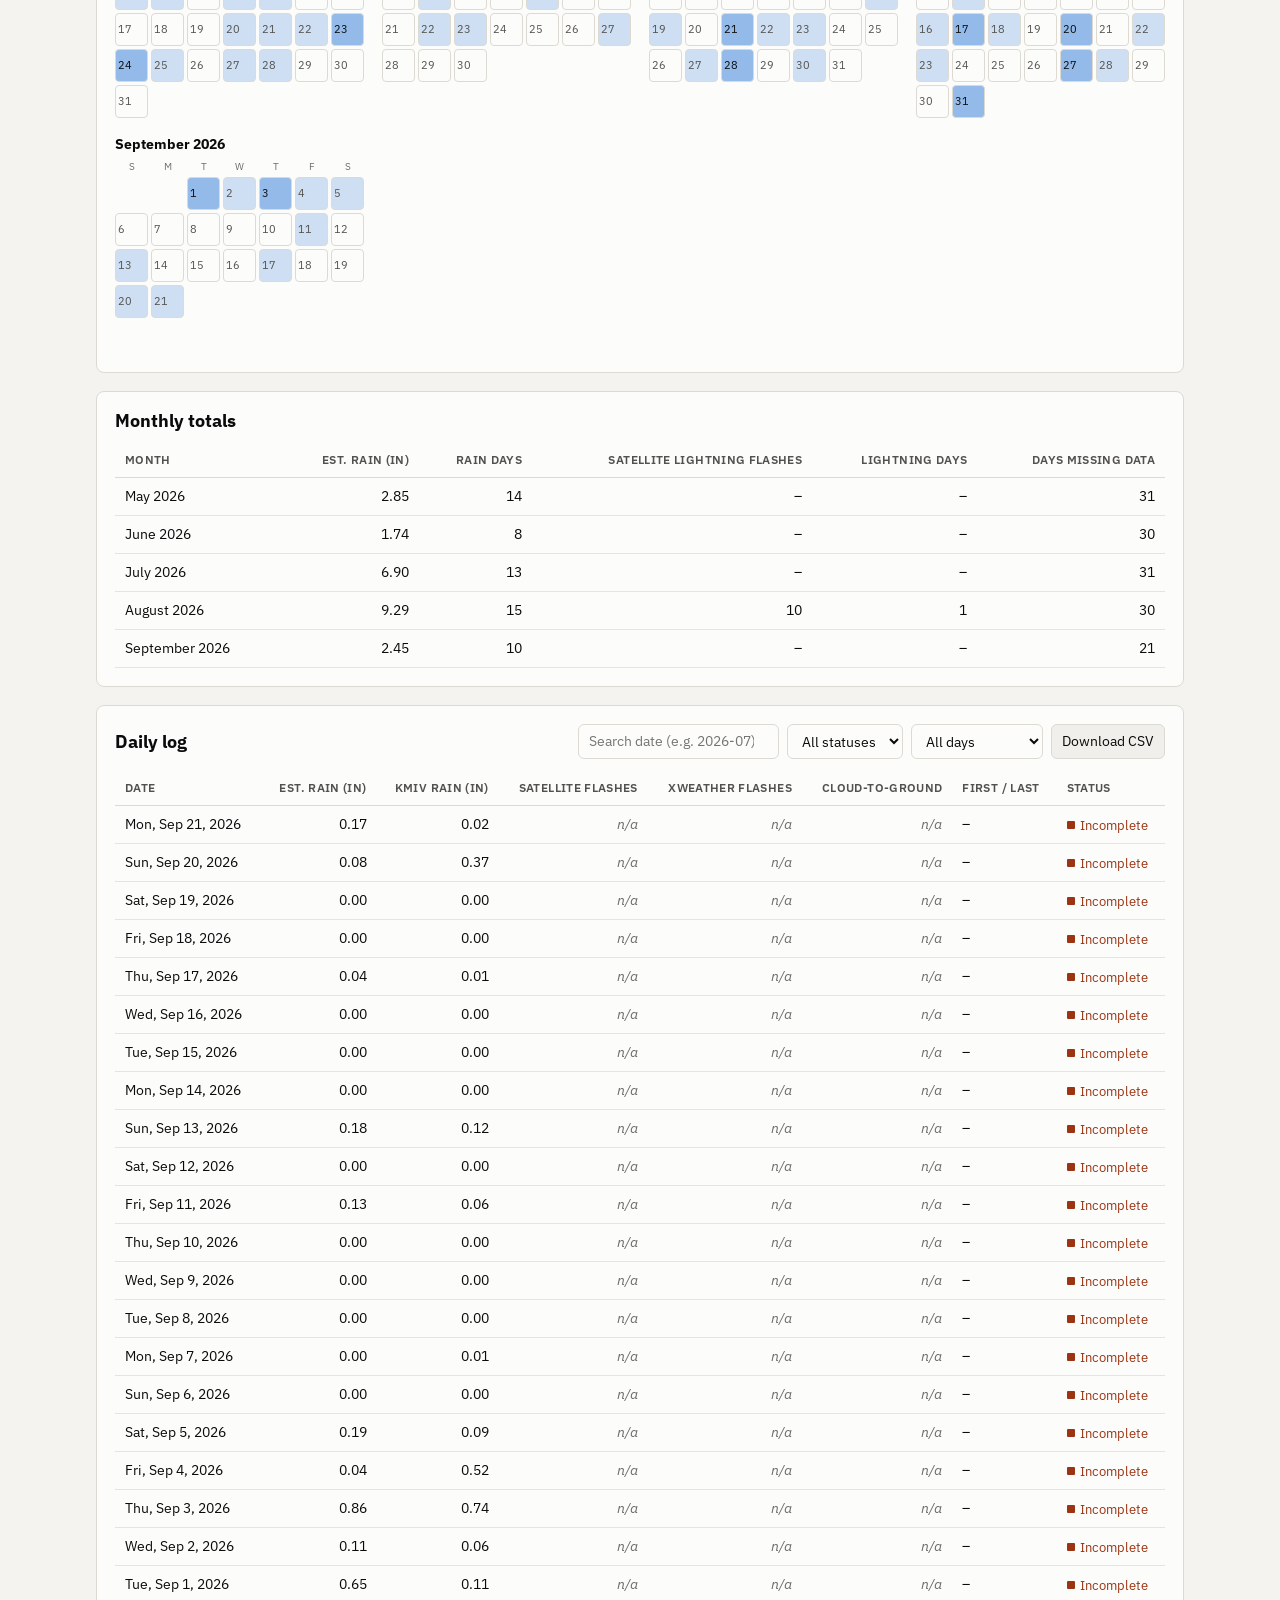
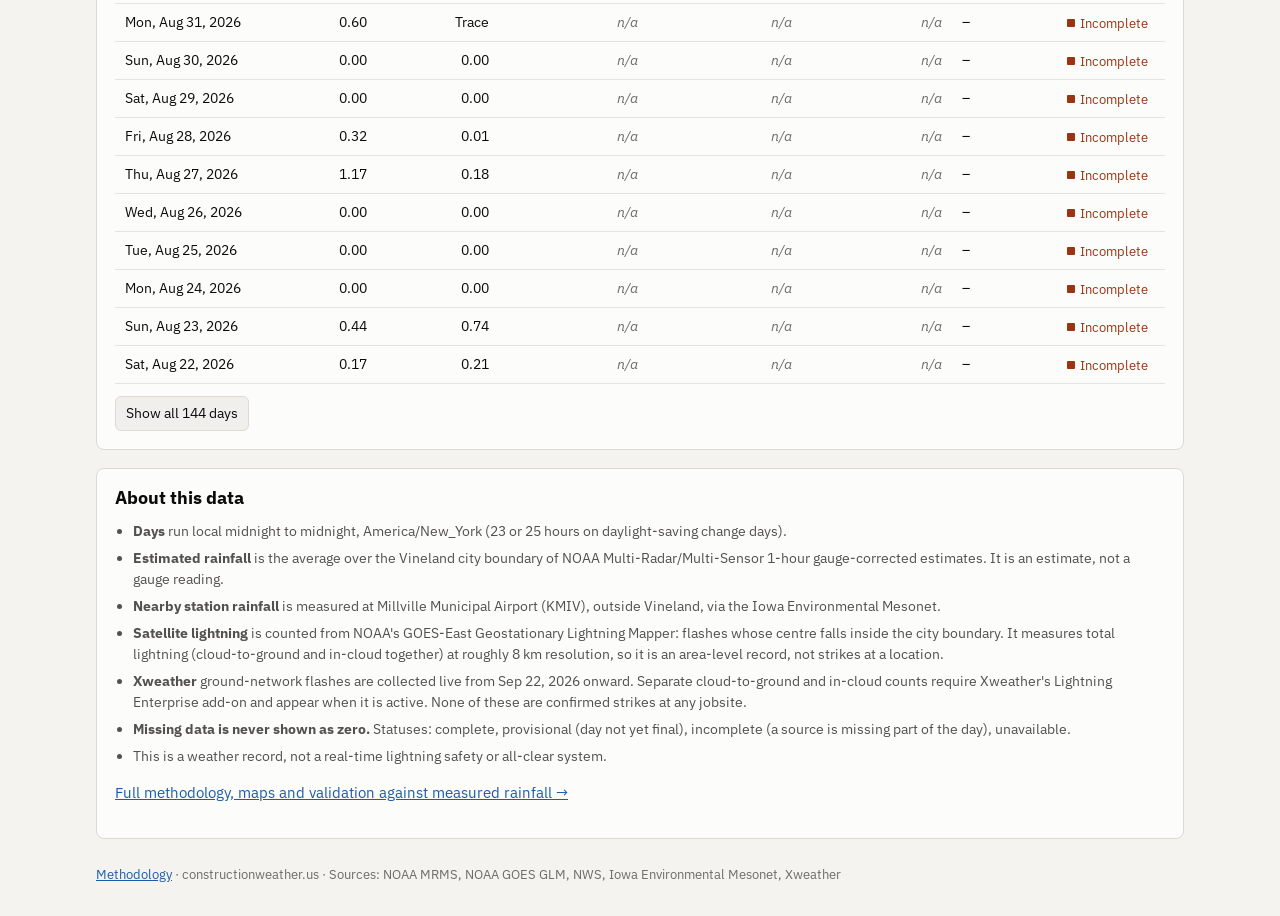
==== commit 1880145a: "Header redesign: light dotted-map header, IBM Plex type, built-by card like datacenterland.us Photo " ====
--- a/site/index.html
+++ b/site/index.html
@@ -6,29 +6,30 @@
 <title>Vineland Weather Log</title>
 <meta name="description" content="Daily rainfall and detected lightning records for Vineland, New Jersey, since May 1, 2026.">
 <link rel="icon" href="data:image/svg+xml,%3Csvg xmlns=%27http://www.w3.org/2000/svg%27 viewBox=%270 0 16 16%27%3E%3Cpath d=%27M9 1 3 9h4l-1 6 6-8H8z%27 fill=%27%23eda100%27/%3E%3C/svg%3E">
-<link rel="stylesheet" href="style.css">
+<link rel="preconnect" href="https://fonts.googleapis.com">
+<link rel="preconnect" href="https://fonts.gstatic.com" crossorigin>
+<link rel="stylesheet" href="https://fonts.googleapis.com/css2?family=IBM+Plex+Mono:wght@500;600&family=IBM+Plex+Sans:wght@400;500;600;700&display=swap">
+<link rel="stylesheet" href="style.css?v=20260922b">
 </head>
 <body>
 <header class="top">
   <div class="wrap top-inner">
-    <div>
+    <div class="top-left">
       <p class="eyebrow">Construction Weather &middot; Vineland, NJ</p>
       <h1>Rainfall &amp; lightning log</h1>
+      <div class="top-meta">
+        <p class="freshness" id="freshness">Loading&hellip;</p>
+        <a class="toplink" href="methodology.html">Methodology &amp; validation</a>
+      </div>
     </div>
-    <div class="top-right">
-      <a class="builtby" href="https://www.datacenterland.us/login" target="_blank" rel="noopener" aria-label="Built by Eric Quidort (opens datacenterland.us)">
-        <span class="bb-photo"><img src="https://www.datacenterland.us/assets/eric-quidort.jpg" alt="" width="56" height="56" referrerpolicy="no-referrer" onerror="this.remove()"><span class="bb-initials" aria-hidden="true">EQ</span></span>
+    <a class="builtby" href="https://www.datacenterland.us/login" target="_blank" rel="noopener" aria-label="Built by Eric Quidort (opens datacenterland.us)">
+        <span class="bb-photo"><img src="assets/eric-quidort.jpg" alt="Eric Quidort" width="88" height="88" referrerpolicy="no-referrer" onerror="if(!this.dataset.retry){this.dataset.retry=1;this.src='https://www.datacenterland.us/assets/eric-quidort.jpg'}else{this.remove()}"><span class="bb-initials" aria-hidden="true">EQ</span></span>
         <span class="bb-text">
           <span class="bb-eyebrow">Built by</span>
           <strong class="bb-name">Eric Quidort</strong>
           <span class="bb-role">Data Center Intelligence Analyst &middot; Marketing &amp; Software Engineer</span>
         </span>
       </a>
-      <div class="top-meta">
-        <p class="freshness" id="freshness">Loading&hellip;</p>
-        <a class="toplink" href="methodology.html">Methodology &amp; validation</a>
-      </div>
-    </div>
   </div>
 </header>
 
@@ -145,6 +146,6 @@
 </dialog>
 
 <footer class="wrap foot muted small"><a href="methodology.html">Methodology</a> &middot; constructionweather.us &middot; Sources: NOAA MRMS, NOAA GOES GLM, NWS, Iowa Environmental Mesonet, Xweather</footer>
-<script src="app.js"></script>
+<script src="app.js?v=20260922b"></script>
 </body>
 </html>
--- a/site/style.css
+++ b/site/style.css
@@ -60,7 +60,7 @@
   margin: 0;
   background: var(--bg);
   color: var(--text);
-  font: 15px/1.5 system-ui, -apple-system, "Segoe UI", Roboto, Helvetica, Arial, sans-serif;
+  font: 15px/1.5 "IBM Plex Sans", system-ui, -apple-system, "Segoe UI", Roboto, Helvetica, Arial, sans-serif;
   font-variant-numeric: tabular-nums;
 }
 .wrap { max-width: 1120px; margin: 0 auto; padding: 0 16px; }
@@ -226,23 +226,69 @@
 .top-right { display: flex; align-items: center; gap: 14px; flex-wrap: wrap; }
 .about a, .foot a { color: var(--accent); }
 
+
+/* ---------- header (light, dotted-map style) ---------- */
+:root { --hdr-bg: #e8edf2; --hdr-dot: #c9d3dd; --hdr-text: #0f1720; --hdr-muted: #56606b; --brand: #1f6fb2; }
+@media (prefers-color-scheme: dark) {
+  :root:not([data-theme="light"]) { --hdr-bg: #161b21; --hdr-dot: #262e37; --hdr-text: #f2f5f8; --hdr-muted: #9aa6b2; --brand: #6da7ec; }
+}
+:root[data-theme="dark"] { --hdr-bg: #161b21; --hdr-dot: #262e37; --hdr-text: #f2f5f8; --hdr-muted: #9aa6b2; --brand: #6da7ec; }
+.top {
+  background-color: var(--hdr-bg);
+  background-image: radial-gradient(var(--hdr-dot) 1.6px, transparent 1.7px);
+  background-size: 18px 18px;
+  color: var(--hdr-text);
+  border-bottom: 3px solid var(--hazard);
+  padding: 28px 0 26px;
+}
+.top-inner { align-items: center; }
+.eyebrow { font: 600 12px/1.2 "IBM Plex Mono", ui-monospace, monospace; letter-spacing: 0.16em; color: var(--brand); opacity: 1; }
+.top h1 { font-size: 30px; font-weight: 700; letter-spacing: -0.015em; }
+.freshness { color: var(--hdr-muted); opacity: 1; }
+.topnav a, .toplink { color: var(--hdr-text); border-color: color-mix(in srgb, var(--hdr-text) 25%, transparent); background: color-mix(in srgb, var(--surface) 60%, transparent); }
+.topnav a:hover, .toplink:hover { background: var(--surface); }
+
+.top-right { display: flex; align-items: center; gap: 20px; flex-wrap: wrap; justify-content: flex-end; }
+.top-meta { display: flex; flex-direction: column; align-items: flex-end; gap: 8px; }
+
 /* ---------- built-by card ---------- */
-.top-right { display: flex; align-items: center; gap: 16px; flex-wrap: wrap; justify-content: flex-end; }
-.top-meta { display: flex; flex-direction: column; align-items: flex-end; gap: 8px; }
-.builtby { display: flex; align-items: center; gap: 14px; background: #ffffff; color: #111; text-decoration: none;
-  border-radius: 12px; padding: 10px 18px 10px 10px; box-shadow: 0 6px 20px rgb(0 0 0 / 0.25); max-width: 380px; }
-.builtby:hover { box-shadow: 0 8px 26px rgb(0 0 0 / 0.35); }
-.bb-photo { position: relative; flex: none; width: 56px; height: 56px; border-radius: 50%; overflow: hidden;
-  border: 3px solid #fff; box-shadow: 0 0 0 1px #d8dde3, 0 2px 8px rgb(0 0 0 / 0.18); background: #1c5cab; }
+.builtby {
+  display: flex; align-items: center; gap: 20px;
+  background: #ffffff; color: #0f1720; text-decoration: none;
+  border-radius: 14px; padding: 18px 26px 18px 18px;
+  box-shadow: 0 1px 2px rgb(15 23 32 / 0.06), 0 10px 30px rgb(15 23 32 / 0.10);
+  max-width: 440px;
+  transition: box-shadow 0.15s ease, transform 0.15s ease;
+}
+.builtby:hover { transform: translateY(-1px); box-shadow: 0 2px 4px rgb(15 23 32 / 0.08), 0 14px 36px rgb(15 23 32 / 0.14); }
+.builtby:focus-visible { outline: 3px solid var(--brand); outline-offset: 3px; }
+.bb-photo {
+  position: relative; flex: none; width: 88px; height: 88px; border-radius: 50%; overflow: hidden;
+  border: 4px solid #ffffff; box-shadow: 0 0 0 1px #d4dbe2, 0 4px 12px rgb(15 23 32 / 0.12);
+  background: linear-gradient(135deg, #2a78d6, #184f95);
+}
 .bb-photo img { position: absolute; inset: 0; width: 100%; height: 100%; object-fit: cover; z-index: 1; }
-.bb-initials { position: absolute; inset: 0; display: grid; place-items: center; color: #fff; font-weight: 700; font-size: 18px; }
-.bb-text { display: flex; flex-direction: column; line-height: 1.25; }
-.bb-eyebrow { font: 600 10.5px/1.2 ui-monospace, SFMono-Regular, Menlo, Consolas, monospace; letter-spacing: 0.14em;
-  text-transform: uppercase; color: #1c5cab; margin-bottom: 3px; }
-.bb-name { font-size: 17px; font-weight: 700; color: #111; }
-.bb-role { font-size: 12.5px; color: #555; margin-top: 2px; }
-@media (max-width: 800px) {
+.bb-initials { position: absolute; inset: 0; display: grid; place-items: center; color: #fff; font: 700 26px "IBM Plex Sans", sans-serif; }
+.bb-text { display: flex; flex-direction: column; min-width: 0; }
+.bb-eyebrow { font: 600 12px/1.2 "IBM Plex Mono", ui-monospace, monospace; letter-spacing: 0.18em; text-transform: uppercase; color: #1f6fb2; margin-bottom: 6px; }
+.bb-name { font: 700 22px/1.2 "IBM Plex Sans", sans-serif; color: #0f1720; letter-spacing: -0.01em; }
+.bb-role { font: 400 14px/1.45 "IBM Plex Sans", sans-serif; color: #4a5561; margin-top: 4px; }
+
+@media (max-width: 900px) {
   .top-right { justify-content: flex-start; width: 100%; }
   .top-meta { align-items: flex-start; }
-  .builtby { max-width: 100%; }
-}
+}
+@media (max-width: 480px) {
+  .builtby { gap: 14px; padding: 14px 16px 14px 14px; max-width: 100%; }
+  .bb-photo { width: 64px; height: 64px; border-width: 3px; }
+  .bb-name { font-size: 18px; }
+  .bb-role { font-size: 13px; }
+  .top h1 { font-size: 24px; }
+}
+
+/* header layout: title + meta left, card right */
+.top-inner { display: flex; justify-content: space-between; align-items: center; gap: 24px; flex-wrap: wrap; }
+.top-left { display: flex; flex-direction: column; gap: 6px; min-width: 0; }
+.top-left .top-meta { flex-direction: row; align-items: center; gap: 14px; flex-wrap: wrap; margin-top: 10px; }
+.top-left .top-meta .freshness { order: 2; }
+@media (max-width: 900px) { .builtby { max-width: 100%; } }
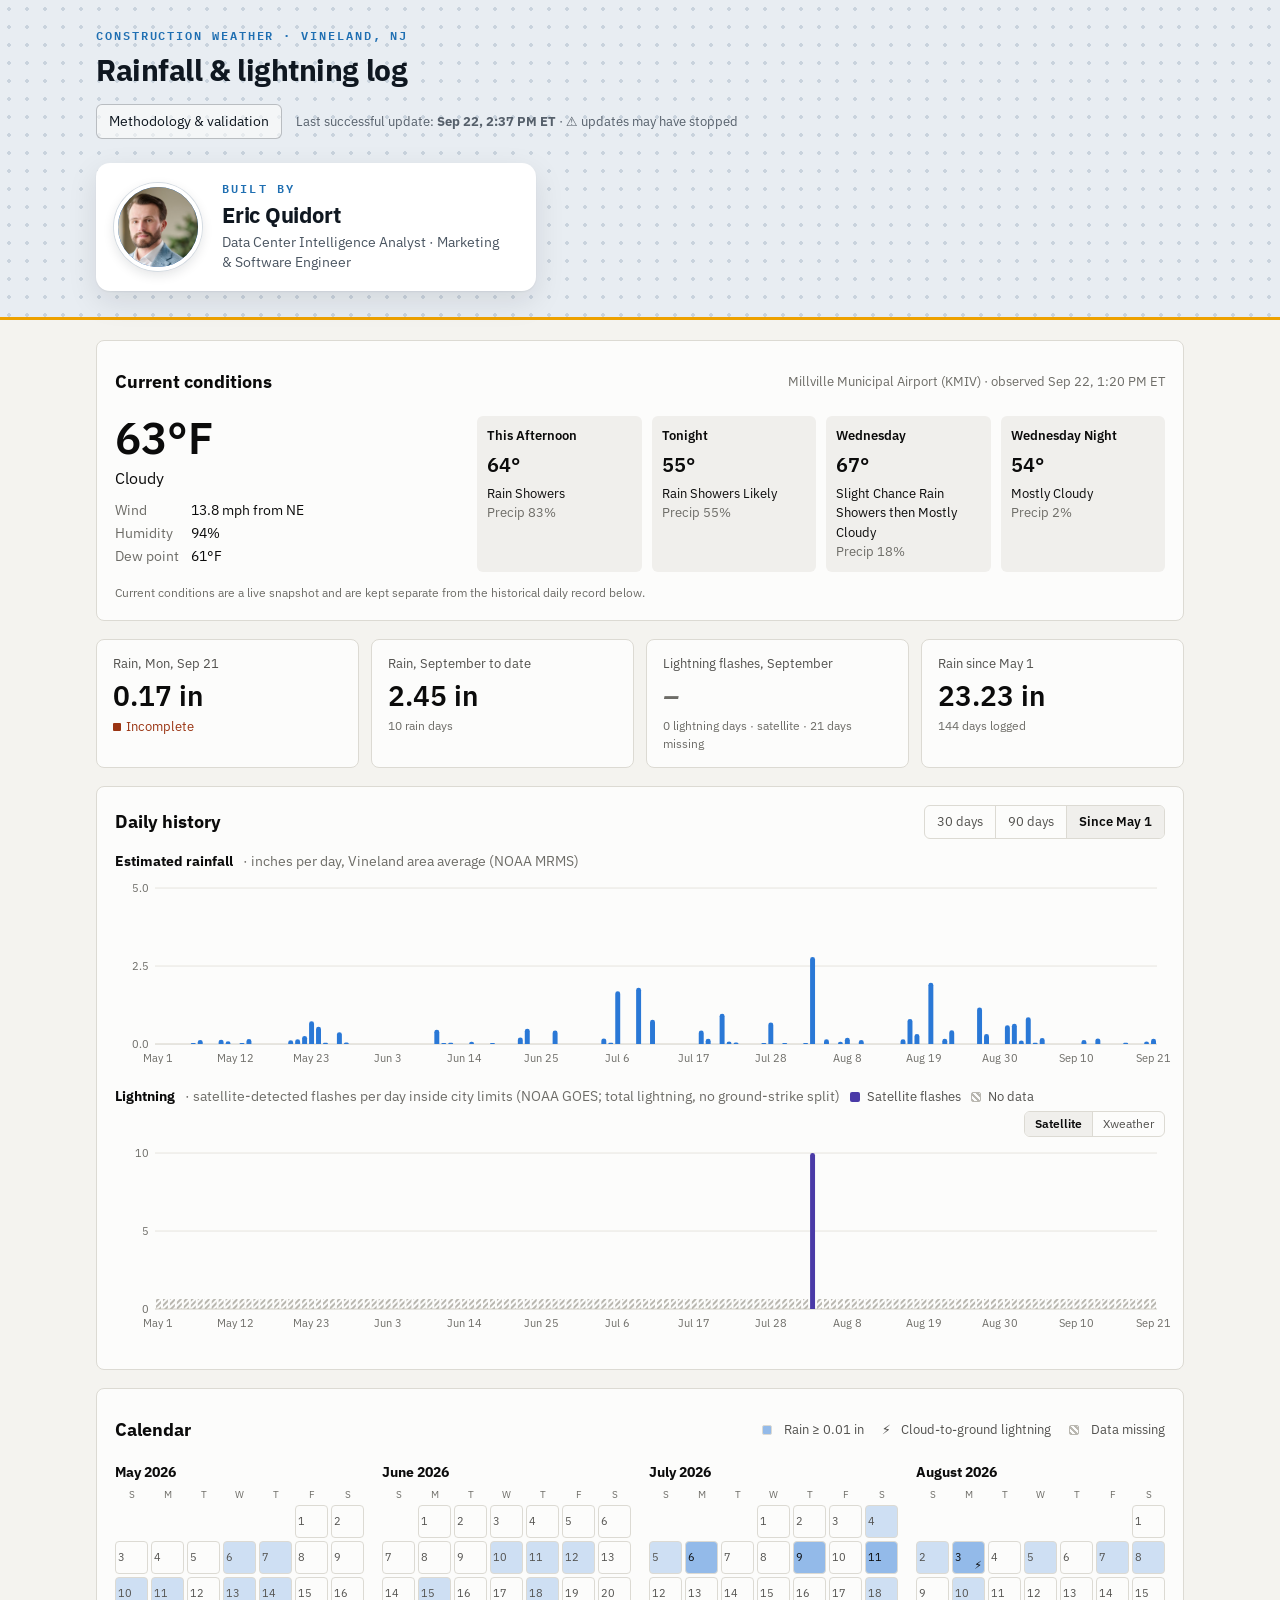
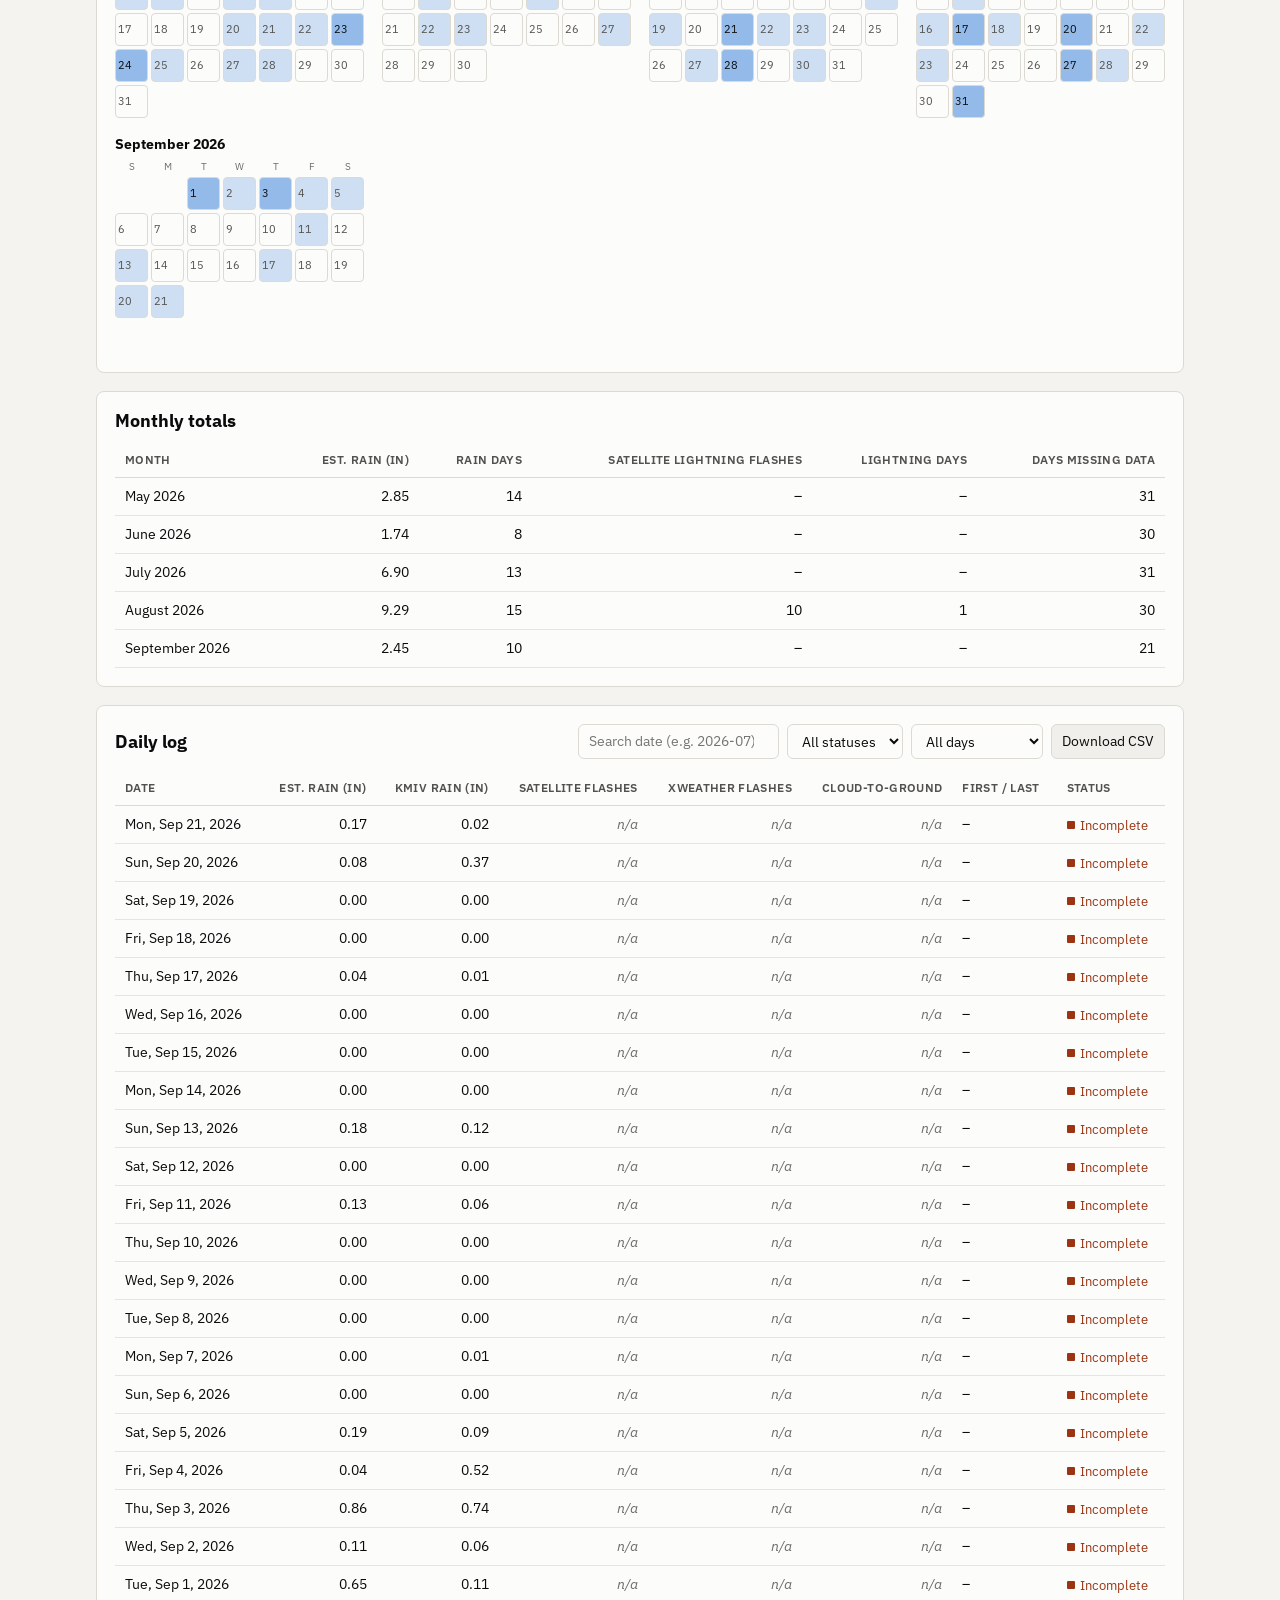
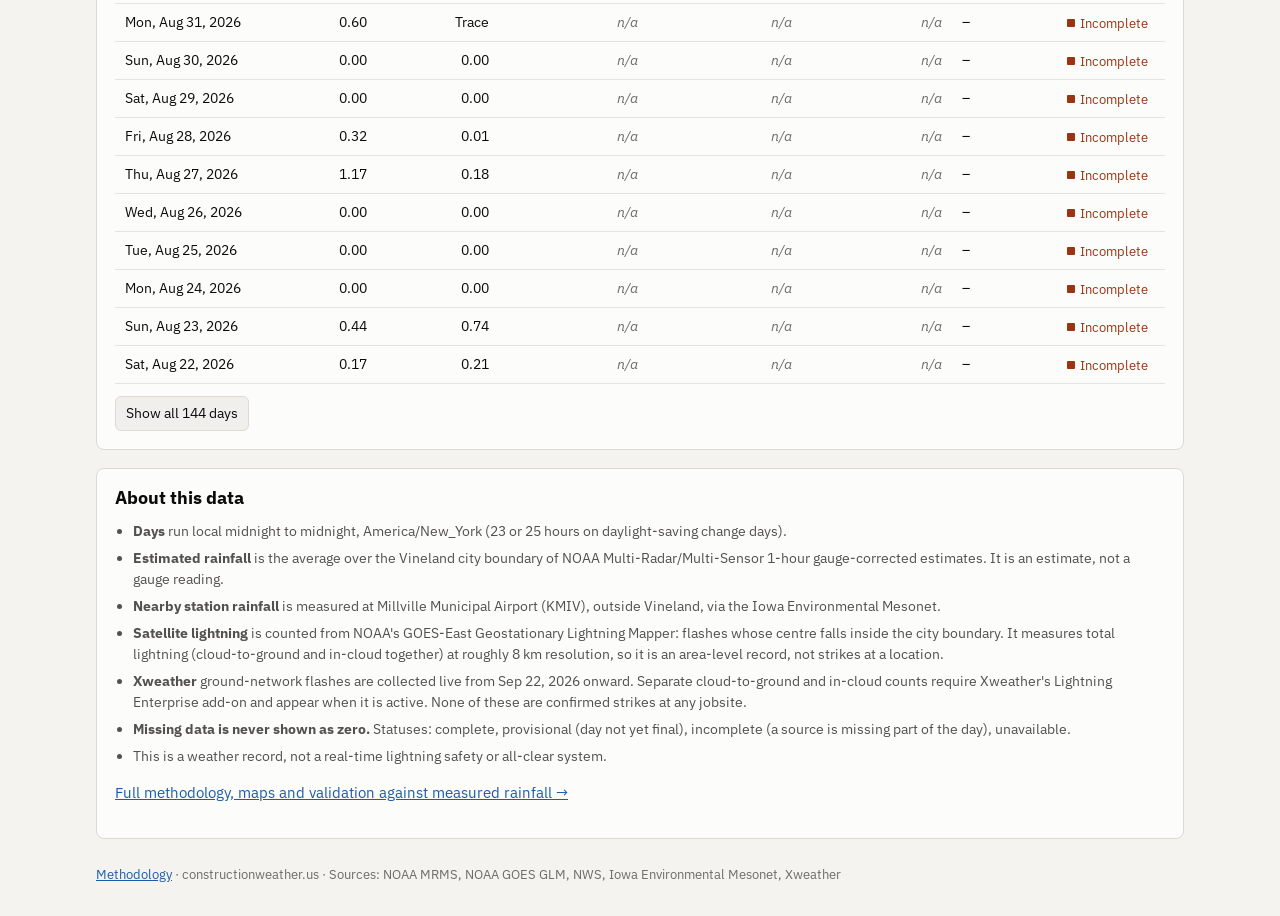
==== commit 1366ea69: "Built-by card: no external link; clicking the photo opens it enlarged on the page Co-Authored-By: Cl" ====
--- a/site/index.html
+++ b/site/index.html
@@ -9,7 +9,7 @@
 <link rel="preconnect" href="https://fonts.googleapis.com">
 <link rel="preconnect" href="https://fonts.gstatic.com" crossorigin>
 <link rel="stylesheet" href="https://fonts.googleapis.com/css2?family=IBM+Plex+Mono:wght@500;600&family=IBM+Plex+Sans:wght@400;500;600;700&display=swap">
-<link rel="stylesheet" href="style.css?v=20260922b">
+<link rel="stylesheet" href="style.css?v=20260922c">
 </head>
 <body>
 <header class="top">
@@ -22,14 +22,17 @@
         <a class="toplink" href="methodology.html">Methodology &amp; validation</a>
       </div>
     </div>
-    <a class="builtby" href="https://www.datacenterland.us/login" target="_blank" rel="noopener" aria-label="Built by Eric Quidort (opens datacenterland.us)">
-        <span class="bb-photo"><img src="assets/eric-quidort.jpg" alt="Eric Quidort" width="88" height="88" referrerpolicy="no-referrer" onerror="if(!this.dataset.retry){this.dataset.retry=1;this.src='https://www.datacenterland.us/assets/eric-quidort.jpg'}else{this.remove()}"><span class="bb-initials" aria-hidden="true">EQ</span></span>
-        <span class="bb-text">
-          <span class="bb-eyebrow">Built by</span>
-          <strong class="bb-name">Eric Quidort</strong>
-          <span class="bb-role">Data Center Intelligence Analyst &middot; Marketing &amp; Software Engineer</span>
-        </span>
-      </a>
+    <div class="builtby">
+      <button type="button" class="bb-photo" id="bb-photo" aria-label="Enlarge photo of Eric Quidort" aria-haspopup="dialog">
+        <span class="bb-initials" aria-hidden="true">EQ</span>
+        <img src="assets/eric-quidort.jpg" alt="" width="88" height="88" onerror="this.remove()">
+      </button>
+      <span class="bb-text">
+        <span class="bb-eyebrow">Built by</span>
+        <strong class="bb-name">Eric Quidort</strong>
+        <span class="bb-role">Data Center Intelligence Analyst &middot; Marketing &amp; Software Engineer</span>
+      </span>
+    </div>
   </div>
 </header>
 
@@ -146,6 +149,20 @@
 </dialog>
 
 <footer class="wrap foot muted small"><a href="methodology.html">Methodology</a> &middot; constructionweather.us &middot; Sources: NOAA MRMS, NOAA GOES GLM, NWS, Iowa Environmental Mesonet, Xweather</footer>
-<script src="app.js?v=20260922b"></script>
+<script src="app.js?v=20260922c"></script>
+
+<dialog id="photo-viewer" class="photo-viewer" aria-label="Eric Quidort">
+  <form method="dialog"><button class="close" aria-label="Close">&times;</button></form>
+  <img src="assets/eric-quidort.jpg" alt="Eric Quidort" width="800" height="800">
+  <p class="pv-caption"><strong>Eric Quidort</strong><br>Data Center Intelligence Analyst &middot; Marketing &amp; Software Engineer</p>
+</dialog>
+<script>
+(function () {
+  var btn = document.getElementById("bb-photo"), dlg = document.getElementById("photo-viewer");
+  if (!btn || !dlg) return;
+  btn.addEventListener("click", function () { dlg.showModal(); });
+  dlg.addEventListener("click", function (e) { if (e.target === dlg) dlg.close(); }); // click outside the photo closes
+})();
+</script>
 </body>
 </html>
--- a/site/style.css
+++ b/site/style.css
@@ -260,13 +260,15 @@
   max-width: 440px;
   transition: box-shadow 0.15s ease, transform 0.15s ease;
 }
-.builtby:hover { transform: translateY(-1px); box-shadow: 0 2px 4px rgb(15 23 32 / 0.08), 0 14px 36px rgb(15 23 32 / 0.14); }
-.builtby:focus-visible { outline: 3px solid var(--brand); outline-offset: 3px; }
+
 .bb-photo {
   position: relative; flex: none; width: 88px; height: 88px; border-radius: 50%; overflow: hidden;
   border: 4px solid #ffffff; box-shadow: 0 0 0 1px #d4dbe2, 0 4px 12px rgb(15 23 32 / 0.12);
   background: linear-gradient(135deg, #2a78d6, #184f95);
-}
+  padding: 0; cursor: zoom-in; transition: transform 0.15s ease, box-shadow 0.15s ease;
+}
+.bb-photo:hover { transform: scale(1.04); box-shadow: 0 0 0 1px #c3ccd6, 0 6px 16px rgb(15 23 32 / 0.18); }
+.bb-photo:focus-visible { outline: 3px solid var(--brand); outline-offset: 3px; }
 .bb-photo img { position: absolute; inset: 0; width: 100%; height: 100%; object-fit: cover; z-index: 1; }
 .bb-initials { position: absolute; inset: 0; display: grid; place-items: center; color: #fff; font: 700 26px "IBM Plex Sans", sans-serif; }
 .bb-text { display: flex; flex-direction: column; min-width: 0; }
@@ -292,3 +294,13 @@
 .top-left .top-meta { flex-direction: row; align-items: center; gap: 14px; flex-wrap: wrap; margin-top: 10px; }
 .top-left .top-meta .freshness { order: 2; }
 @media (max-width: 900px) { .builtby { max-width: 100%; } }
+
+/* photo viewer */
+.photo-viewer { padding: 0; border: 0; border-radius: 16px; overflow: hidden; background: #fff; color: #0f1720;
+  width: min(520px, calc(100% - 32px)); box-shadow: 0 24px 60px rgb(0 0 0 / 0.35); }
+.photo-viewer::backdrop { background: rgb(10 14 20 / 0.7); }
+.photo-viewer img { display: block; width: 100%; height: auto; aspect-ratio: 1; object-fit: cover; }
+.photo-viewer .pv-caption { margin: 0; padding: 14px 18px 16px; font-size: 14px; color: #4a5561; }
+.photo-viewer .pv-caption strong { color: #0f1720; font-size: 17px; }
+.photo-viewer .close { position: absolute; top: 8px; right: 10px; z-index: 2; width: 36px; height: 36px; border-radius: 50%;
+  border: 0; background: rgb(255 255 255 / 0.9); color: #0f1720; font-size: 24px; line-height: 1; cursor: pointer; }
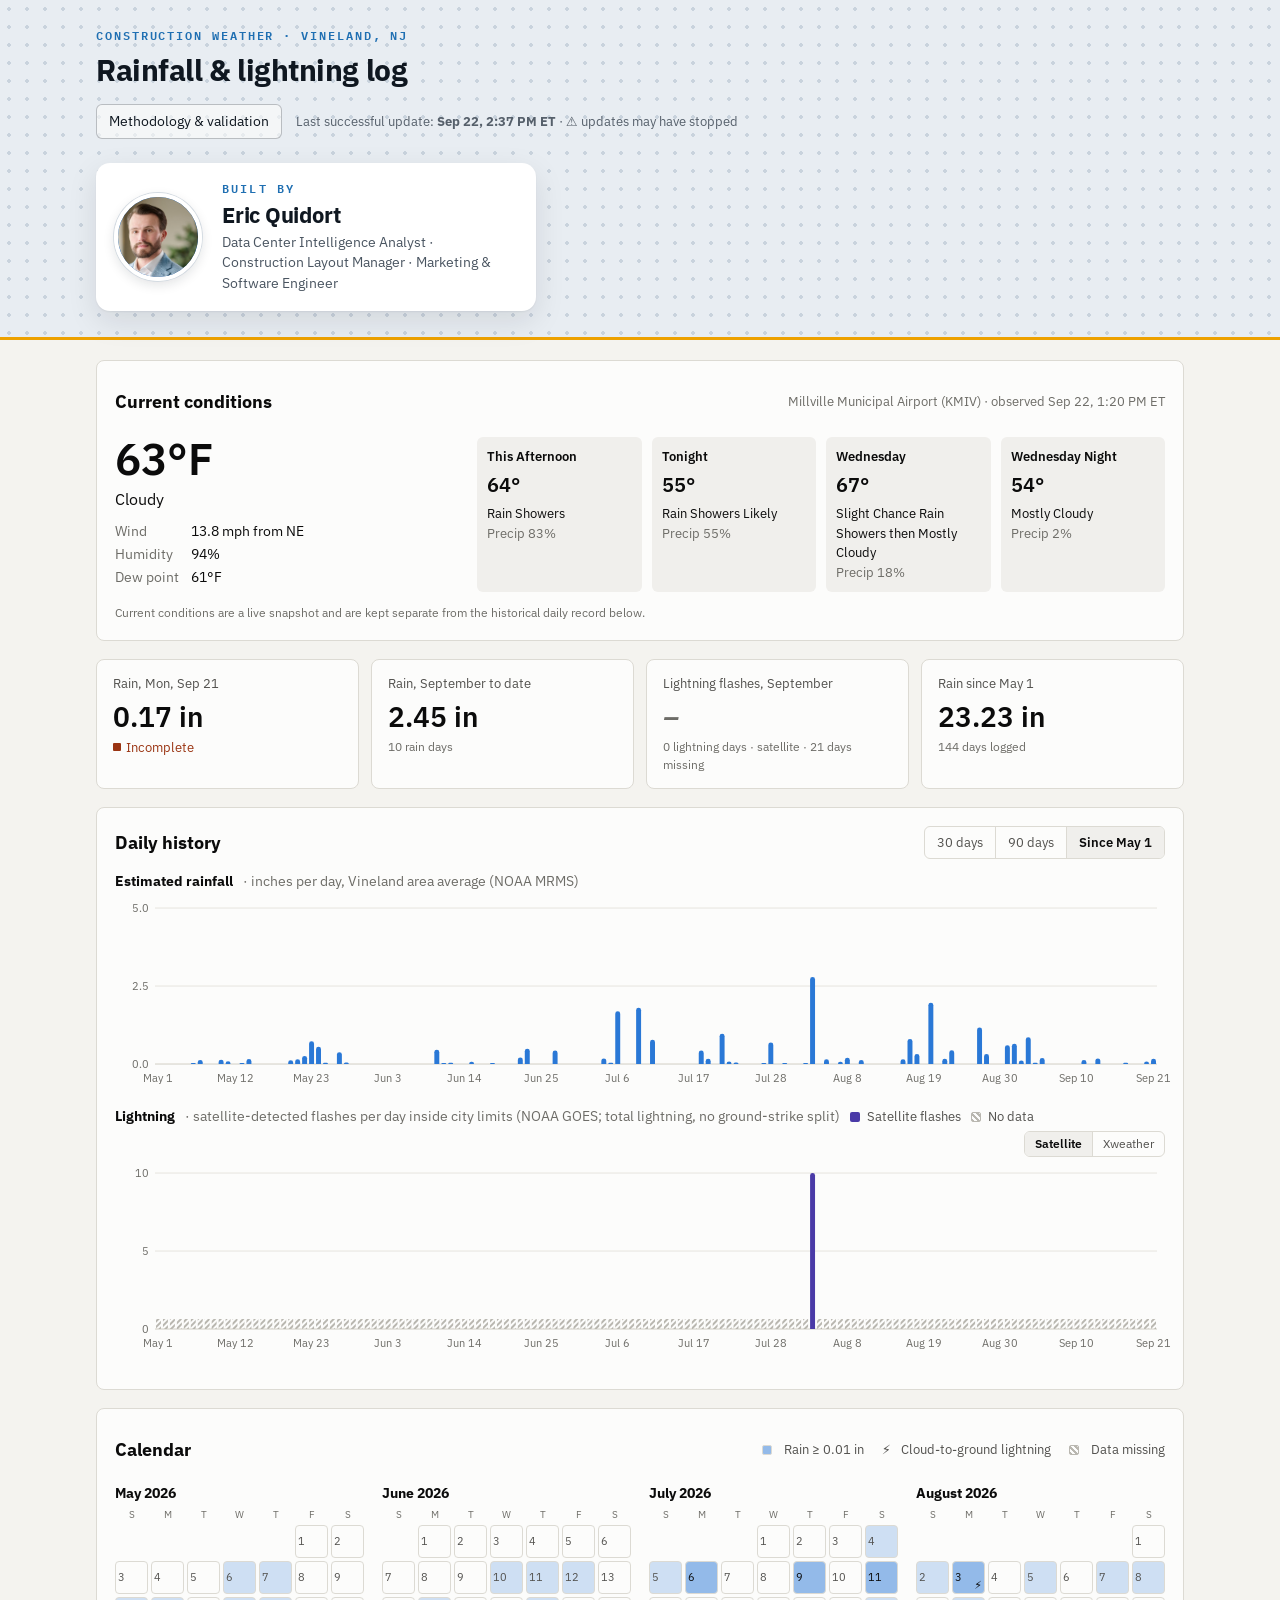
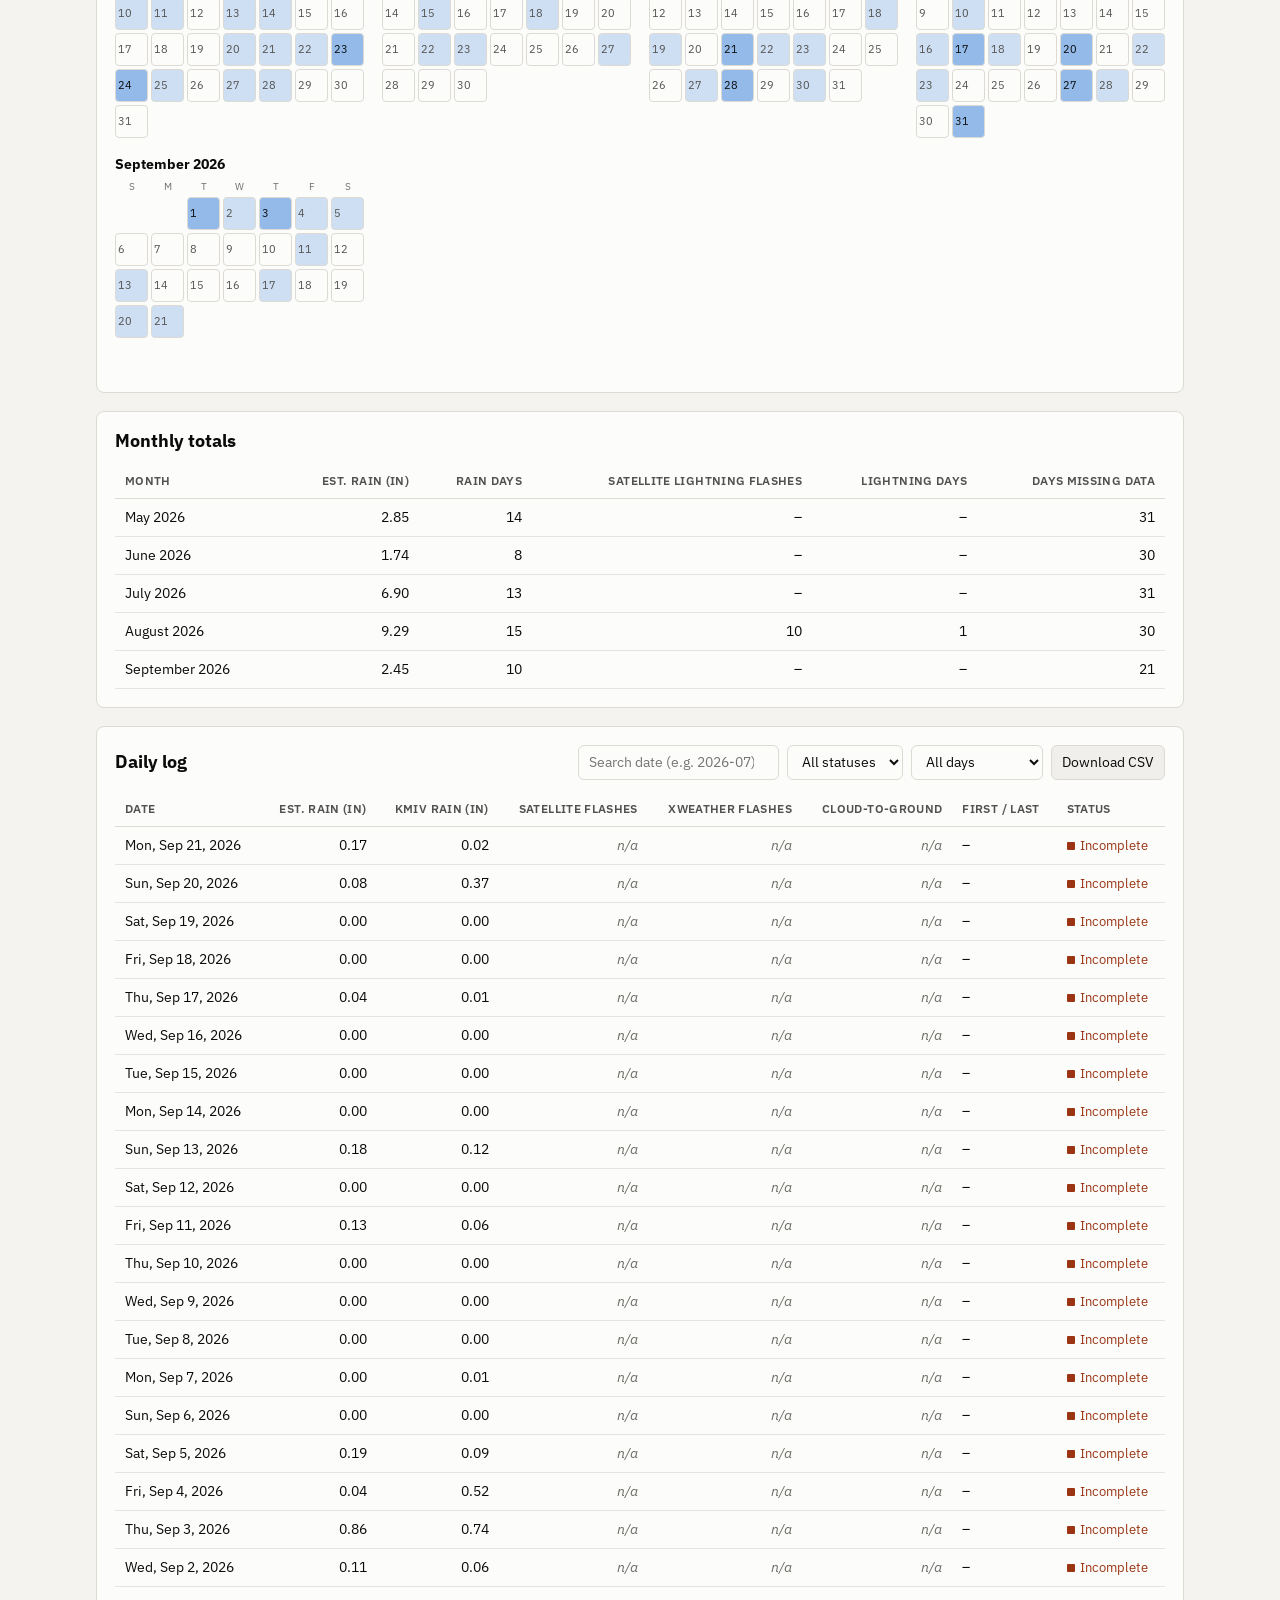
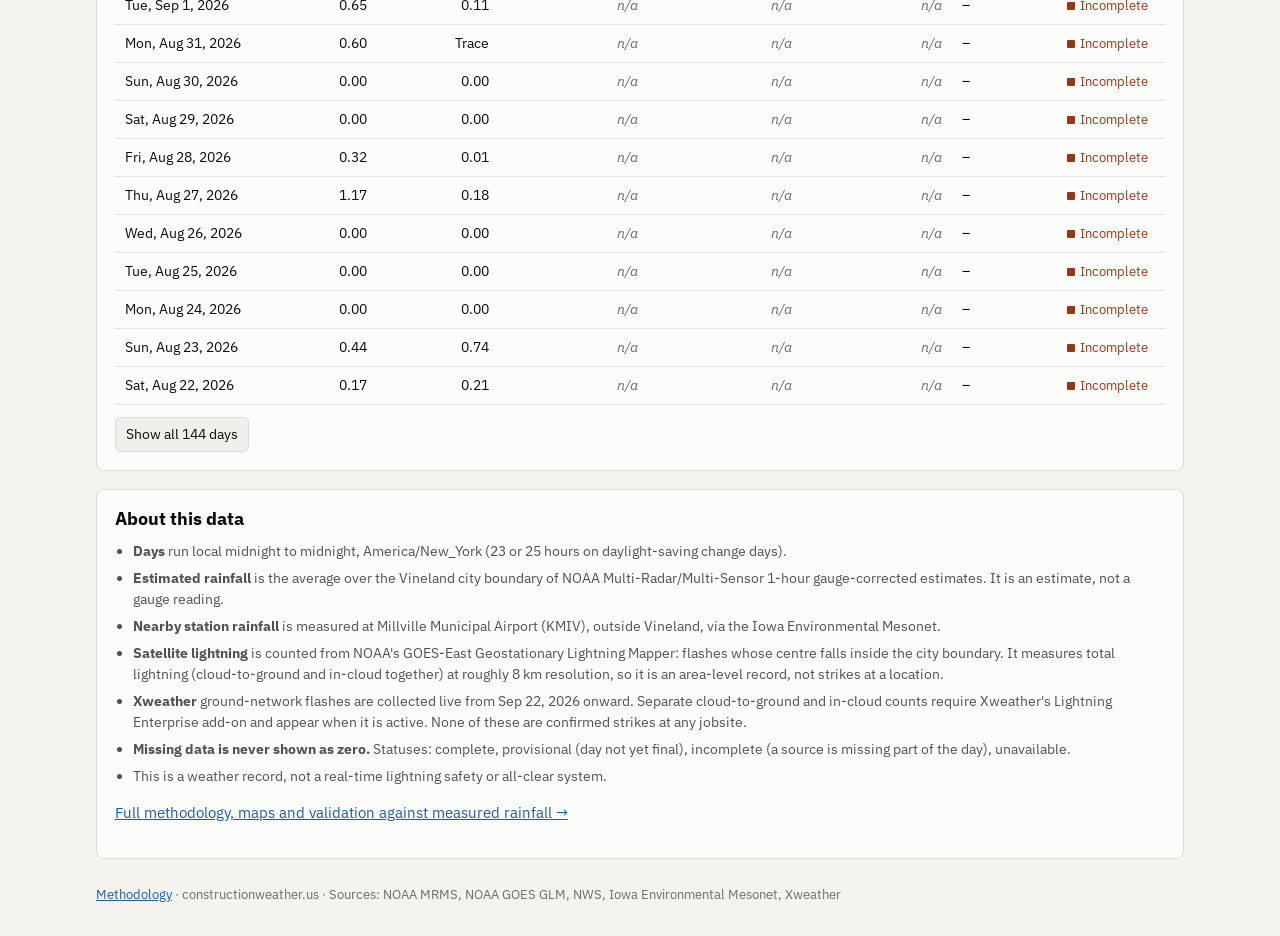
==== commit 01f7c2c5: "Built-by title: add Construction Layout Manager Co-Authored-By: Claude Opus 5.5 <noreply@anthropic.c" ====
--- a/site/index.html
+++ b/site/index.html
@@ -30,7 +30,7 @@
       <span class="bb-text">
         <span class="bb-eyebrow">Built by</span>
         <strong class="bb-name">Eric Quidort</strong>
-        <span class="bb-role">Data Center Intelligence Analyst &middot; Marketing &amp; Software Engineer</span>
+        <span class="bb-role">Data Center Intelligence Analyst &middot; Construction Layout Manager &middot; Marketing &amp; Software Engineer</span>
       </span>
     </div>
   </div>
@@ -154,7 +154,7 @@
 <dialog id="photo-viewer" class="photo-viewer" aria-label="Eric Quidort">
   <form method="dialog"><button class="close" aria-label="Close">&times;</button></form>
   <img src="assets/eric-quidort.jpg" alt="Eric Quidort" width="800" height="800">
-  <p class="pv-caption"><strong>Eric Quidort</strong><br>Data Center Intelligence Analyst &middot; Marketing &amp; Software Engineer</p>
+  <p class="pv-caption"><strong>Eric Quidort</strong><br>Data Center Intelligence Analyst &middot; Construction Layout Manager &middot; Marketing &amp; Software Engineer</p>
 </dialog>
 <script>
 (function () {
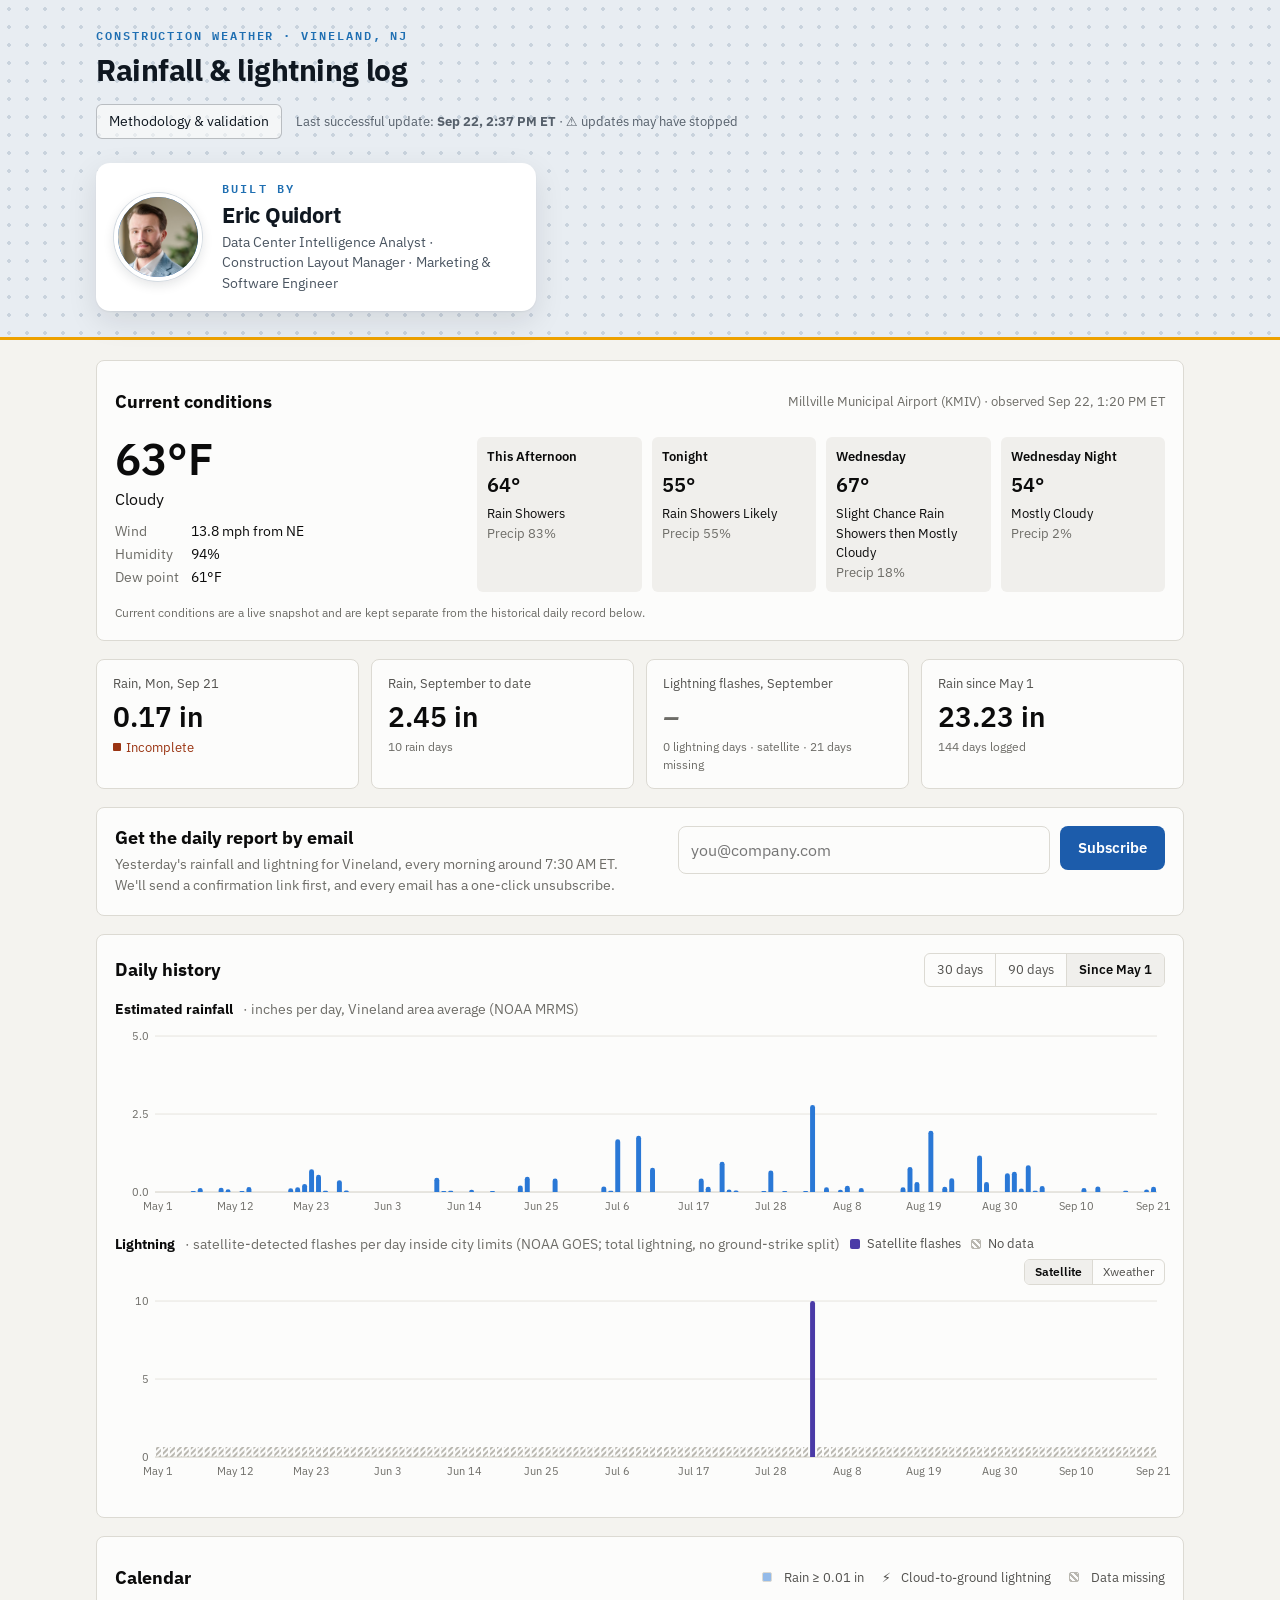
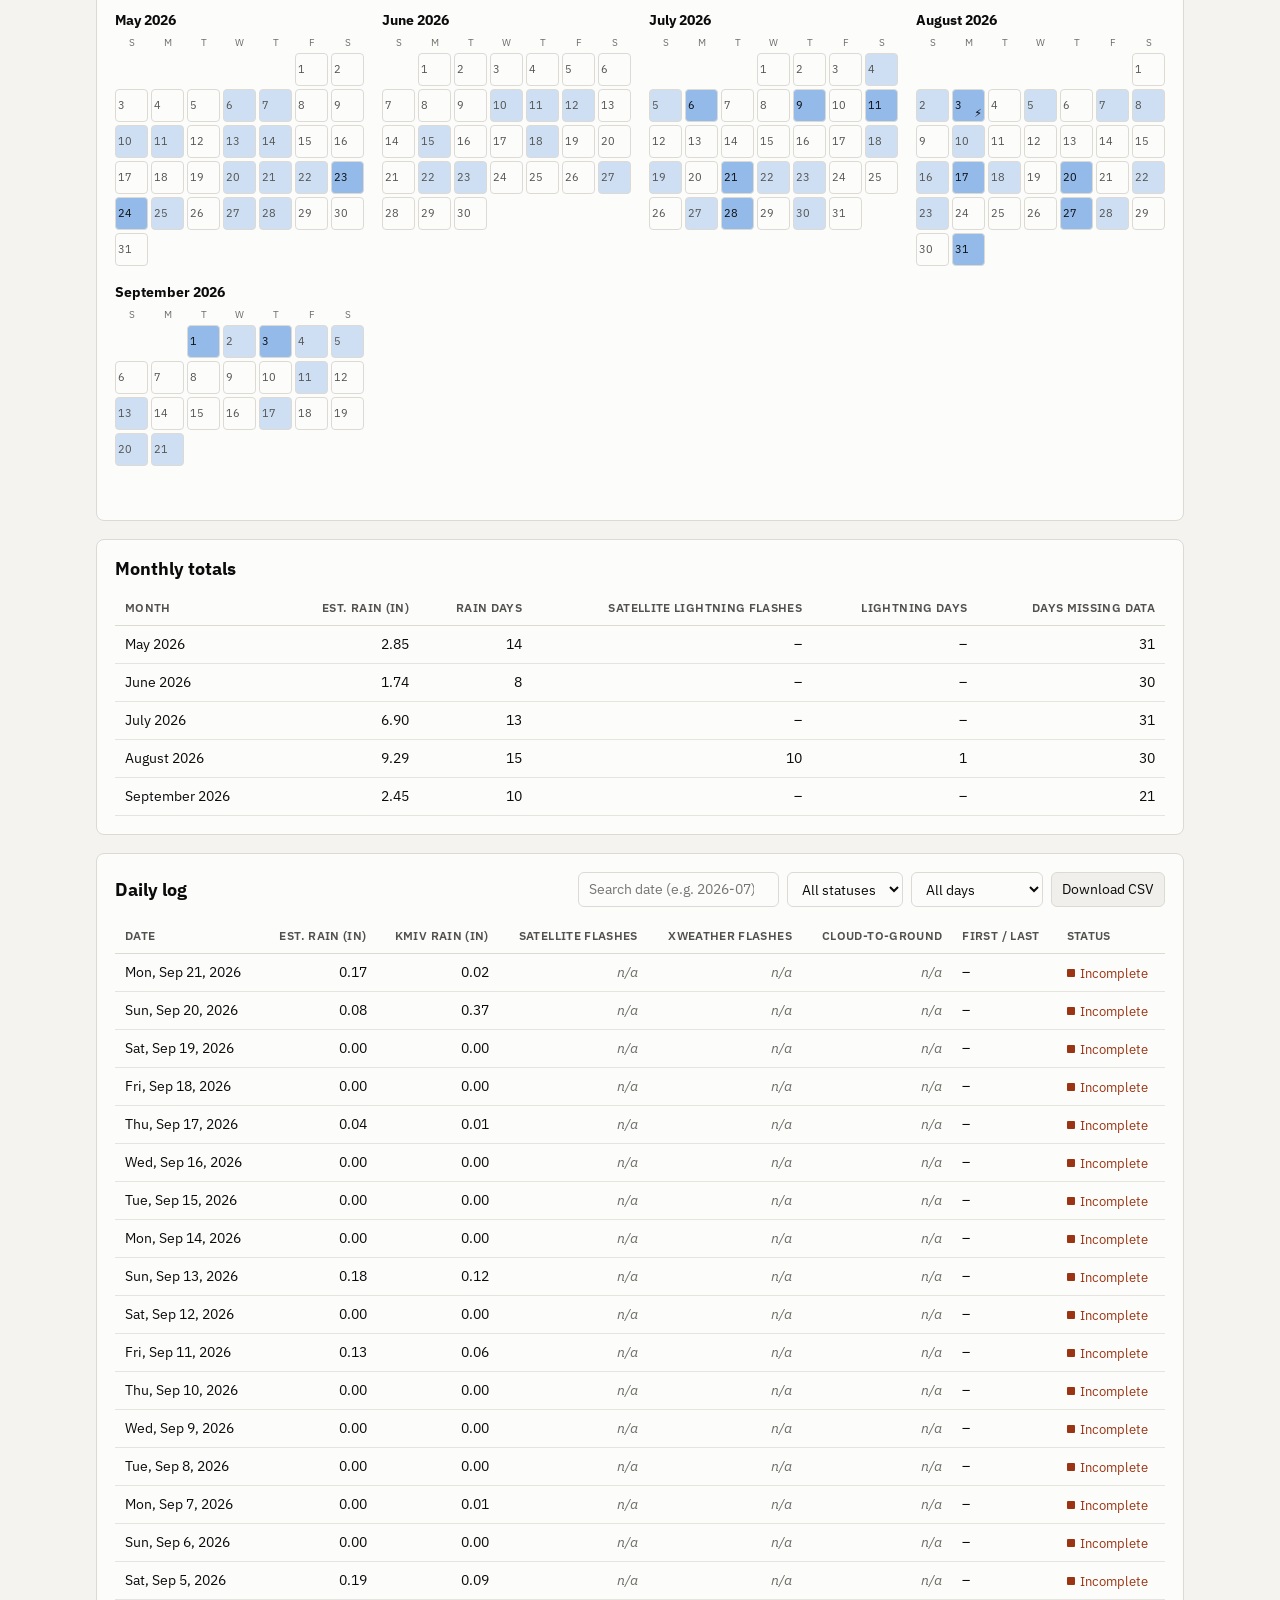
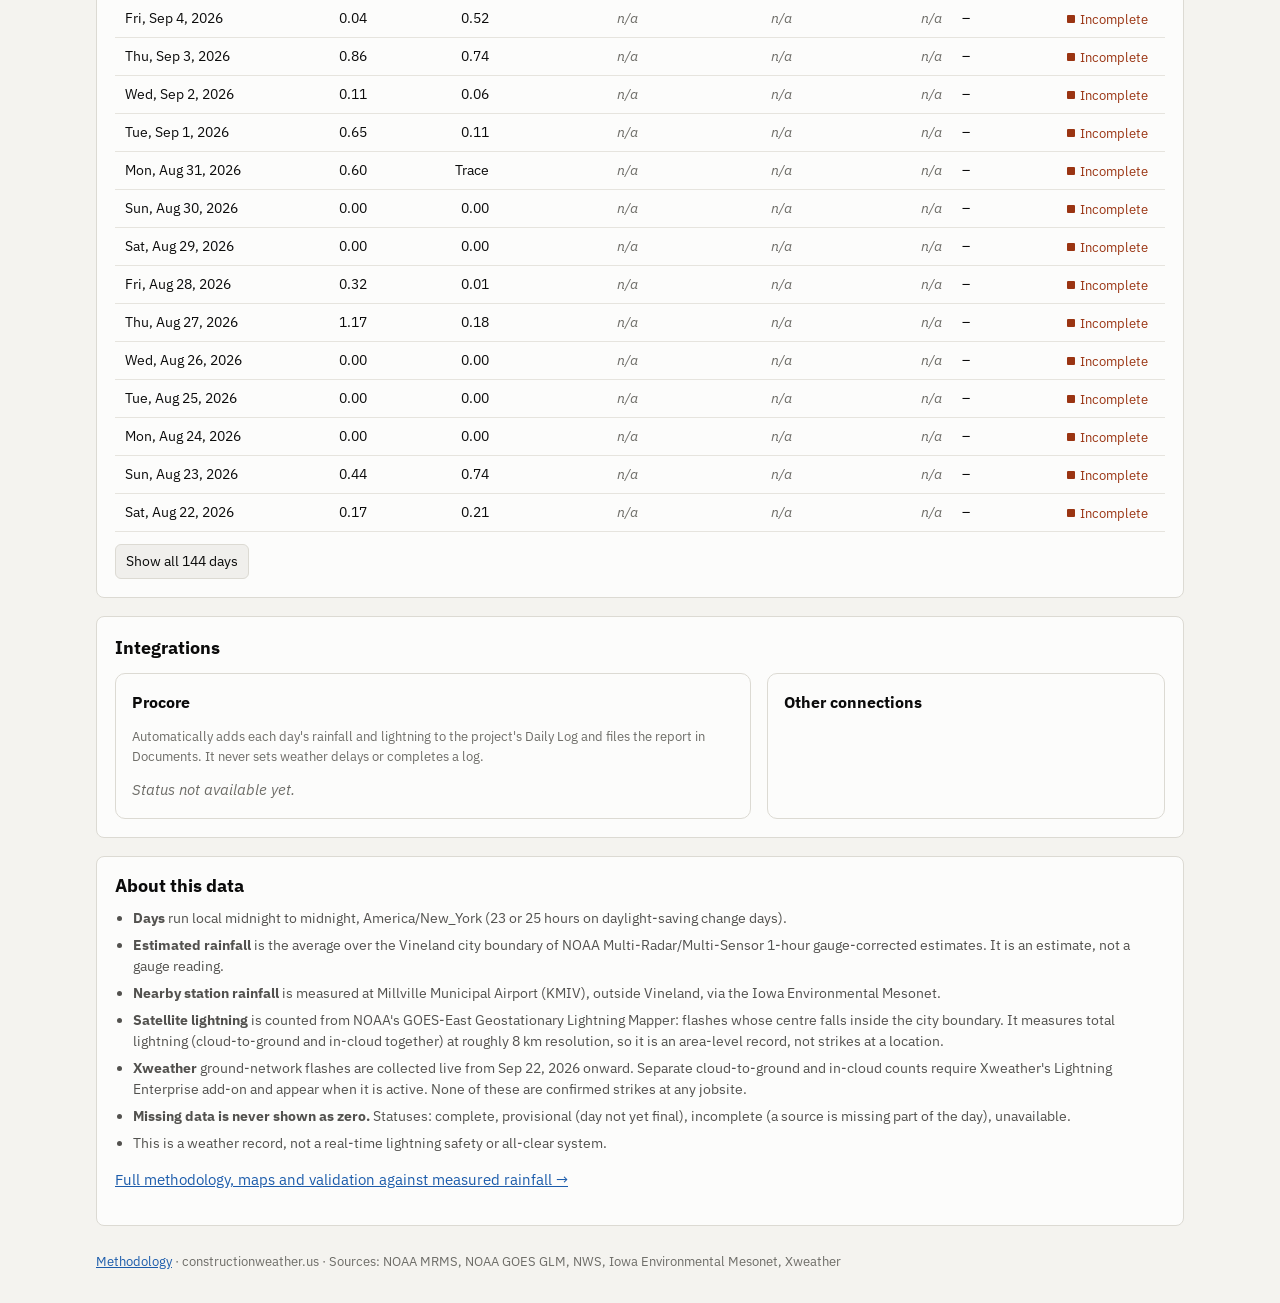
==== commit 5c841778: "Website: email sign-up (double opt-in) + confirm/unsubscribe page, Procore progress panel, tablet/ph" ====
--- a/site/index.html
+++ b/site/index.html
@@ -9,7 +9,7 @@
 <link rel="preconnect" href="https://fonts.googleapis.com">
 <link rel="preconnect" href="https://fonts.gstatic.com" crossorigin>
 <link rel="stylesheet" href="https://fonts.googleapis.com/css2?family=IBM+Plex+Mono:wght@500;600&family=IBM+Plex+Sans:wght@400;500;600;700&display=swap">
-<link rel="stylesheet" href="style.css?v=20260922c">
+<link rel="stylesheet" href="style.css?v=20260922d">
 </head>
 <body>
 <header class="top">
@@ -55,6 +55,20 @@
   <section aria-labelledby="sum-h">
     <h2 id="sum-h" class="visually-hidden">Summary</h2>
     <div class="tiles" id="tiles"></div>
+  </section>
+
+  <section class="panel signup" aria-labelledby="signup-h">
+    <div class="signup-copy">
+      <h2 id="signup-h">Get the daily report by email</h2>
+      <p class="muted">Yesterday's rainfall and lightning for Vineland, every morning around 7:30&nbsp;AM ET. We'll send a confirmation link first, and every email has a one-click unsubscribe.</p>
+    </div>
+    <form id="signup-form" class="signup-form" novalidate>
+      <label class="visually-hidden" for="signup-email">Email address</label>
+      <input id="signup-email" name="email" type="email" inputmode="email" autocomplete="email" placeholder="you@company.com" required>
+      <div class="hp" aria-hidden="true"><label>Website <input name="website" tabindex="-1" autocomplete="off"></label></div>
+      <button type="submit" class="btn-primary">Subscribe</button>
+      <p id="signup-msg" class="signup-msg" role="status" aria-live="polite"></p>
+    </form>
   </section>
 
   <section aria-labelledby="hist-h" class="panel">
@@ -128,6 +142,21 @@
     <button id="more" class="btn more" hidden></button>
   </section>
 
+  <section class="panel" aria-labelledby="int-h" id="integrations">
+    <div class="panel-head"><h2 id="int-h">Integrations</h2><p class="muted small" id="int-updated"></p></div>
+    <div class="int-grid">
+      <div class="int-card int-procore">
+        <div class="int-title"><strong>Procore</strong> <span class="int-badge" id="procore-badge"></span></div>
+        <p class="muted small">Automatically adds each day's rainfall and lightning to the project's Daily Log and files the report in Documents. It never sets weather delays or completes a log.</p>
+        <ol class="stepper" id="procore-steps"></ol>
+      </div>
+      <div class="int-card">
+        <div class="int-title"><strong>Other connections</strong></div>
+        <ul class="int-list" id="int-list"></ul>
+      </div>
+    </div>
+  </section>
+
   <section class="panel about" aria-labelledby="about-h">
     <h2 id="about-h">About this data</h2>
     <ul>
@@ -149,7 +178,7 @@
 </dialog>
 
 <footer class="wrap foot muted small"><a href="methodology.html">Methodology</a> &middot; constructionweather.us &middot; Sources: NOAA MRMS, NOAA GOES GLM, NWS, Iowa Environmental Mesonet, Xweather</footer>
-<script src="app.js?v=20260922c"></script>
+<script src="app.js?v=20260922d"></script>
 
 <dialog id="photo-viewer" class="photo-viewer" aria-label="Eric Quidort">
   <form method="dialog"><button class="close" aria-label="Close">&times;</button></form>
--- a/site/style.css
+++ b/site/style.css
@@ -304,3 +304,70 @@
 .photo-viewer .pv-caption strong { color: #0f1720; font-size: 17px; }
 .photo-viewer .close { position: absolute; top: 8px; right: 10px; z-index: 2; width: 36px; height: 36px; border-radius: 50%;
   border: 0; background: rgb(255 255 255 / 0.9); color: #0f1720; font-size: 24px; line-height: 1; cursor: pointer; }
+
+/* ---------- email sign-up ---------- */
+.signup { display: grid; grid-template-columns: minmax(0, 1.1fr) minmax(0, 1fr); gap: 16px 28px; align-items: center; }
+.signup h2 { margin-bottom: 6px; }
+.signup-copy p { margin: 0; font-size: 14px; }
+.signup-form { display: flex; flex-wrap: wrap; gap: 10px; align-items: flex-start; }
+.signup-form input[type="email"] { flex: 1 1 220px; min-width: 0; font: inherit; font-size: 16px; padding: 11px 12px;
+  border: 1px solid var(--border); border-radius: 8px; background: var(--surface); color: var(--text); }
+.signup-form input[type="email"]:focus { outline: 2px solid var(--brand); outline-offset: 1px; border-color: transparent; }
+.btn-primary { font: 600 15px "IBM Plex Sans", system-ui, sans-serif; padding: 11px 18px; border: 0; border-radius: 8px;
+  background: #1c5cab; color: #fff; cursor: pointer; min-height: 44px; }
+.btn-primary:hover { background: #184f95; }
+.btn-primary:disabled { opacity: 0.6; cursor: progress; }
+.signup-msg { flex-basis: 100%; margin: 0; font-size: 13.5px; min-height: 1em; }
+.signup-msg.ok { color: var(--good); }
+.signup-msg.err { color: var(--bad); }
+.hp { position: absolute; left: -9999px; width: 1px; height: 1px; overflow: hidden; }
+
+/* ---------- integrations ---------- */
+.int-grid { display: grid; grid-template-columns: minmax(0, 1.6fr) minmax(0, 1fr); gap: 16px; }
+.int-card { border: 1px solid var(--border); border-radius: 10px; padding: 16px; background: var(--surface); }
+.int-title { display: flex; align-items: center; gap: 10px; margin-bottom: 4px; font-size: 16px; }
+.int-badge { font: 600 11.5px "IBM Plex Mono", monospace; letter-spacing: 0.04em; padding: 3px 8px; border-radius: 999px; }
+.int-badge.wip { background: color-mix(in srgb, var(--warn) 16%, transparent); color: var(--warn); }
+.int-badge.ok { background: color-mix(in srgb, var(--good) 16%, transparent); color: var(--good); }
+.stepper { list-style: none; margin: 12px 0 0; padding: 0; }
+.step { display: grid; grid-template-columns: 28px 1fr; gap: 10px; padding: 8px 0; position: relative; }
+.step:not(:last-child)::before { content: ""; position: absolute; left: 13px; top: 34px; bottom: -6px; width: 2px; background: var(--border); }
+.step.done:not(:last-child)::before { background: var(--good); }
+.step-dot { width: 28px; height: 28px; border-radius: 50%; display: grid; place-items: center; font: 600 13px "IBM Plex Mono", monospace;
+  border: 2px solid var(--border); color: var(--muted); background: var(--surface); position: relative; z-index: 1; }
+.step.done .step-dot { background: var(--good); border-color: var(--good); color: #fff; }
+.step.current .step-dot { border-color: var(--brand); color: var(--brand); }
+.step-name { font-weight: 600; font-size: 14px; }
+.step.todo .step-name { color: var(--text-2); }
+.step-detail { font-size: 13px; color: var(--muted); }
+.int-list { list-style: none; margin: 8px 0 0; padding: 0; font-size: 14px; }
+.int-list li { padding: 7px 0; border-bottom: 1px solid var(--grid); display: flex; gap: 10px; align-items: baseline; flex-wrap: wrap; }
+.int-list li:last-child { border-bottom: 0; }
+
+/* ---------- tablet & phone ---------- */
+@media (max-width: 1024px) {
+  .forecast { grid-template-columns: repeat(2, minmax(0, 1fr)); }
+  .now-grid { grid-template-columns: minmax(0, 1fr) minmax(0, 1.4fr); }
+}
+@media (max-width: 900px) {
+  .signup, .int-grid { grid-template-columns: 1fr; }
+  .now-grid { grid-template-columns: 1fr; }
+  .tiles { grid-template-columns: repeat(2, minmax(0, 1fr)); }
+  .panel-head { align-items: flex-start; }
+  .filters { width: 100%; }
+  .filters input[type="search"] { flex: 1 1 100%; }
+}
+@media (max-width: 560px) {
+  .panel { padding: 14px; border-radius: 10px; }
+  .tile .value { font-size: 22px; }
+  .tiles { gap: 8px; }
+  .forecast { grid-template-columns: repeat(2, minmax(0, 1fr)); gap: 8px; }
+  .seg button { padding: 6px 9px; }
+  .filters select, .filters .btn { flex: 1 1 auto; }
+  .signup-form .btn-primary { width: 100%; }
+  dialog { padding: 18px; }
+  table.data td, table.data th { padding: 7px 8px; }
+}
+@media (hover: none) {
+  .seg button, .btn, select, input[type="search"] { min-height: 40px; }
+}
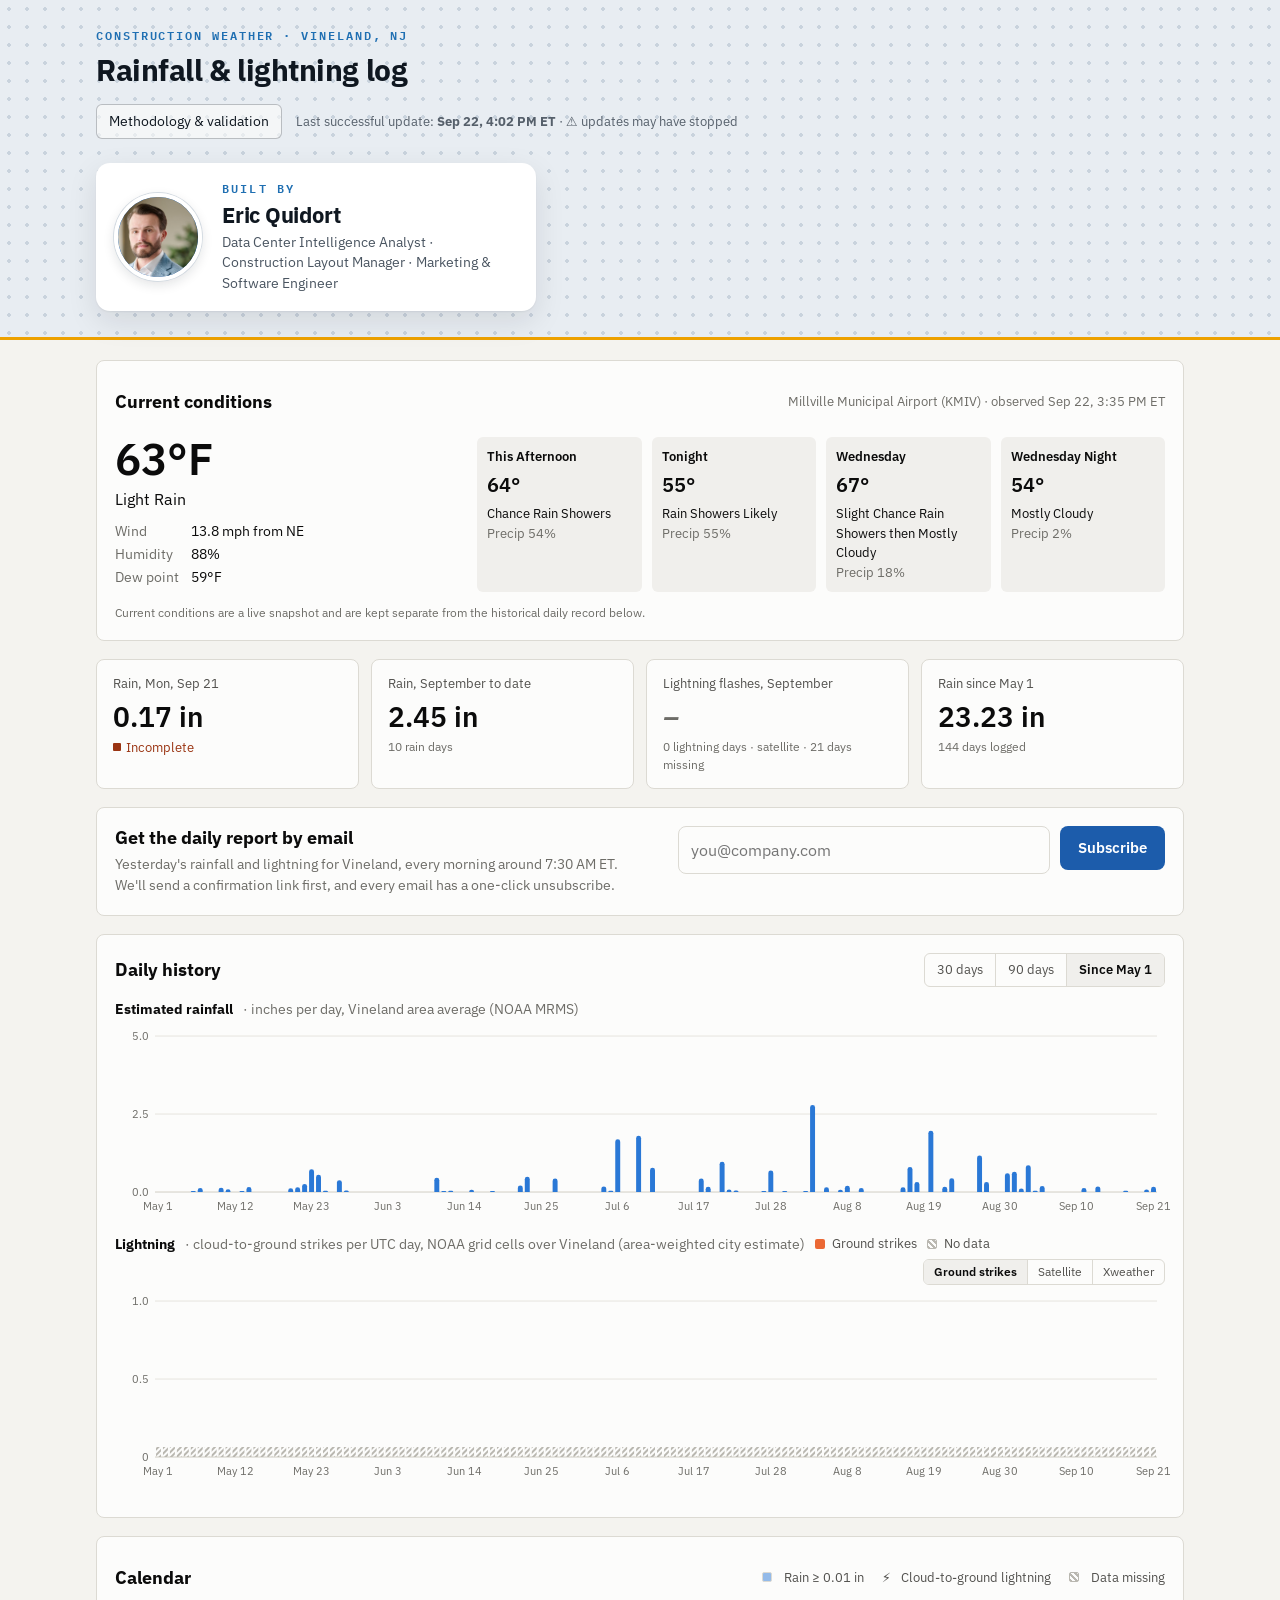
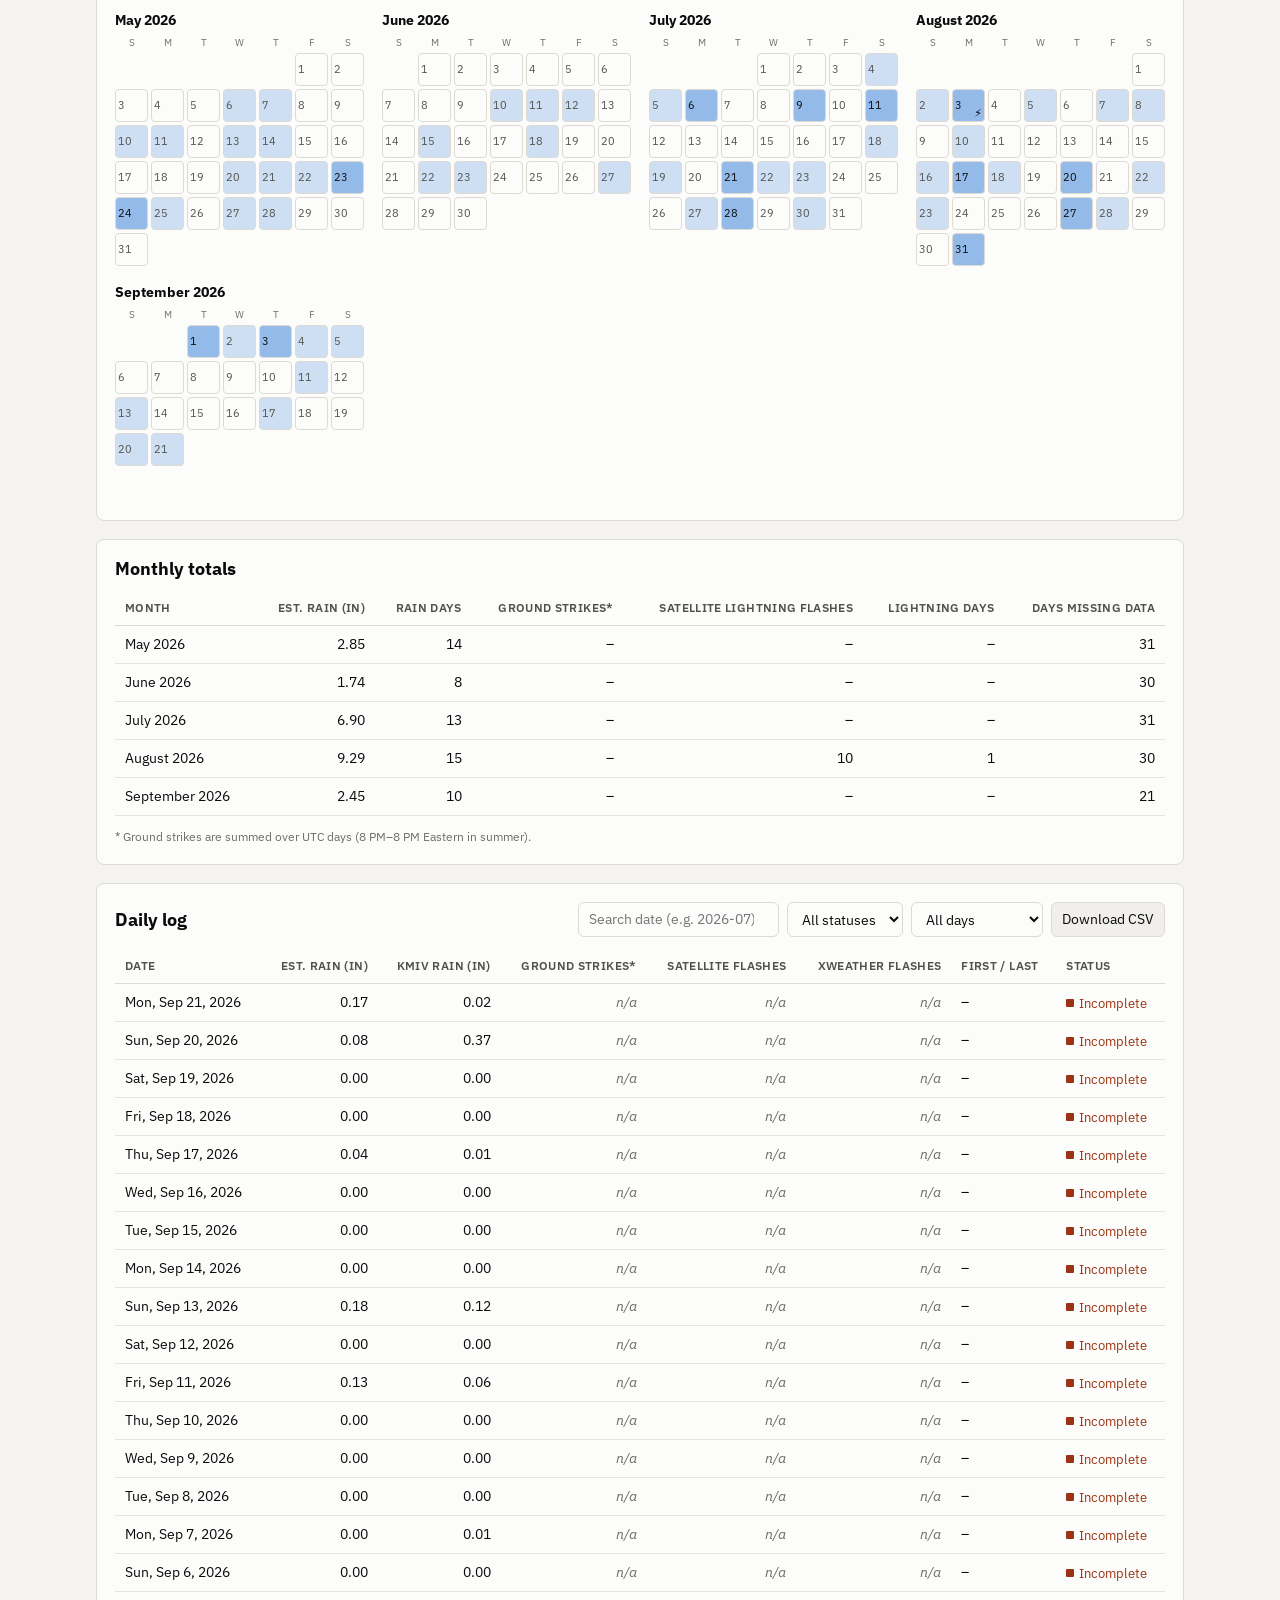
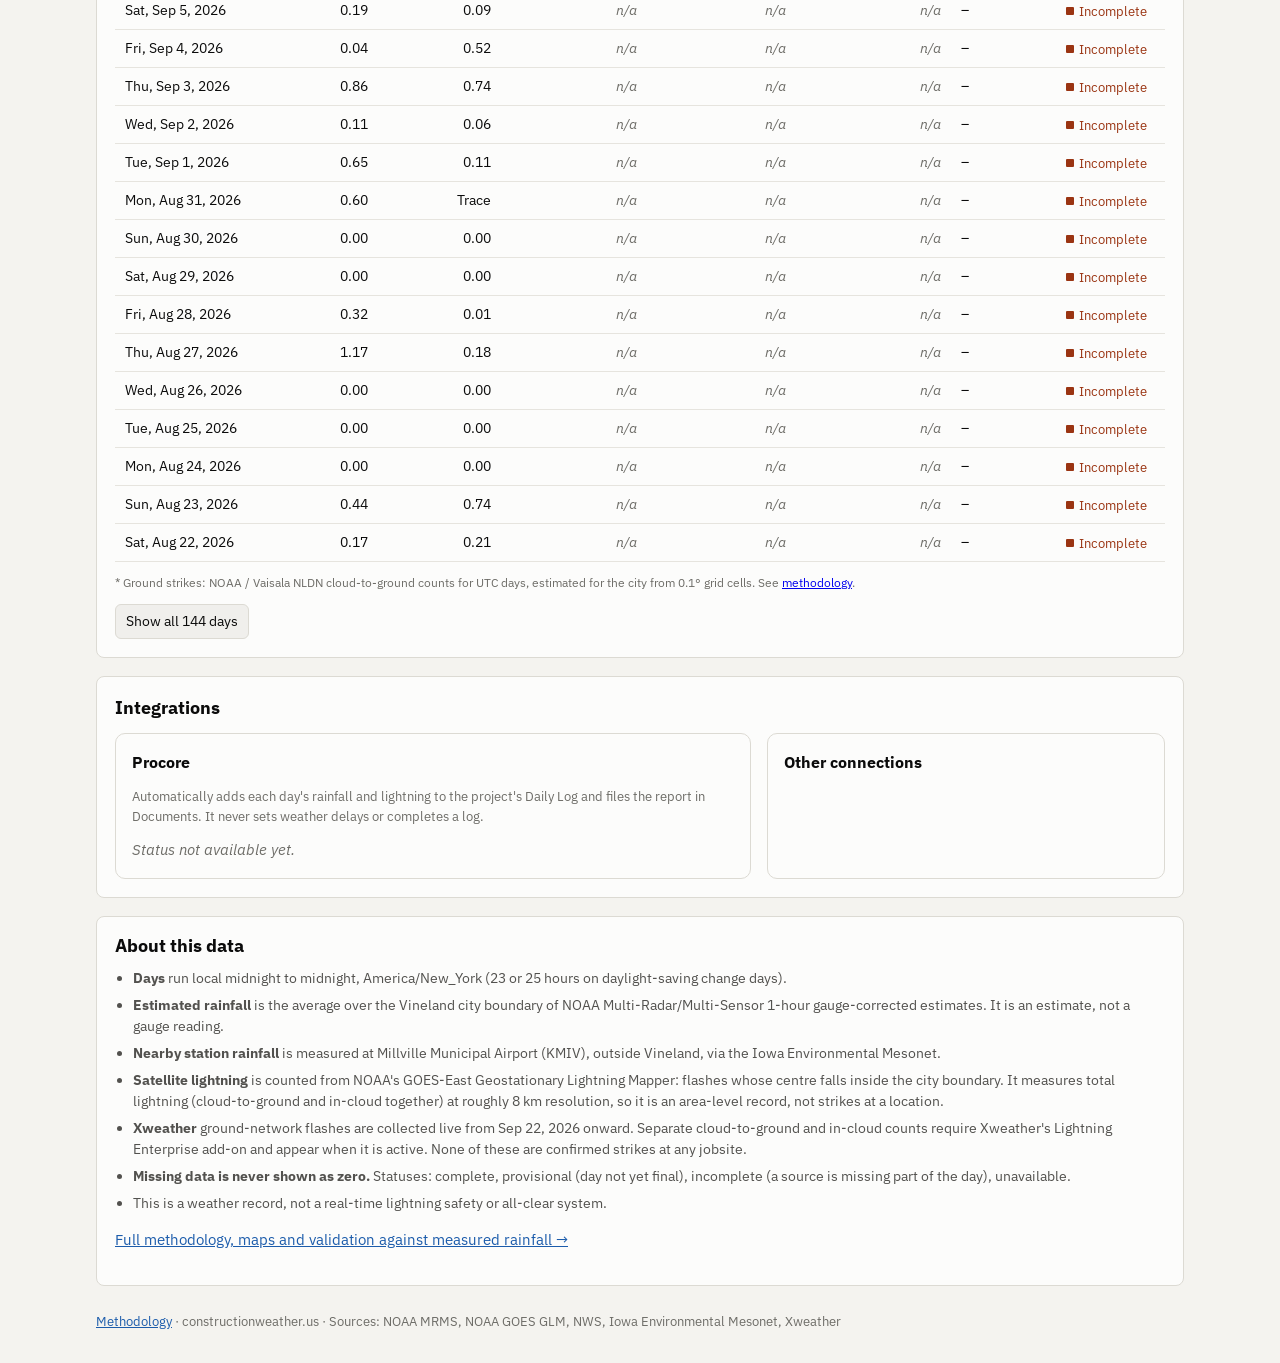
==== commit 4f4f1e32: "Dashboard: NOAA ground strikes view (default lightning source), log/month columns, day detail; metho" ====
--- a/site/index.html
+++ b/site/index.html
@@ -9,7 +9,7 @@
 <link rel="preconnect" href="https://fonts.googleapis.com">
 <link rel="preconnect" href="https://fonts.gstatic.com" crossorigin>
 <link rel="stylesheet" href="https://fonts.googleapis.com/css2?family=IBM+Plex+Mono:wght@500;600&family=IBM+Plex+Sans:wght@400;500;600;700&display=swap">
-<link rel="stylesheet" href="style.css?v=20260922d">
+<link rel="stylesheet" href="style.css?v=20260922e">
 </head>
 <body>
 <header class="top">
@@ -87,16 +87,19 @@
     <figure class="chart">
       <figcaption>
         <strong>Lightning</strong>
-        <span class="muted lt-glm">&middot; satellite-detected flashes per day inside city limits (NOAA GOES; total lightning, no ground-strike split)</span>
+        <span class="muted lt-nldn">&middot; cloud-to-ground strikes per UTC day, NOAA grid cells over Vineland (area-weighted city estimate)</span>
+        <span class="muted lt-glm" hidden>&middot; satellite-detected flashes per day inside city limits (NOAA GOES; total lightning, no ground-strike split)</span>
         <span class="muted lt-x" hidden>&middot; Xweather ground network, inside city limits</span>
         <span class="legend">
-          <span class="lt-glm"><span class="key k-glm"></span> Satellite flashes</span>
+          <span class="lt-nldn"><span class="key k-cg"></span> Ground strikes</span>
+          <span class="lt-glm" hidden><span class="key k-glm"></span> Satellite flashes</span>
           <span class="lt-cgic" hidden><span class="key k-cg"></span> Cloud-to-ground <span class="key k-ic"></span> In-cloud</span>
           <span class="lt-live" hidden><span class="key k-cg"></span> Ground-network flashes</span>
           <span><span class="key k-na"></span> No data</span>
         </span>
         <span class="seg seg-sm" role="group" aria-label="Lightning source" id="lt-source">
-          <button data-src="glm" aria-pressed="true">Satellite</button>
+          <button data-src="nldn" aria-pressed="true">Ground strikes</button>
+          <button data-src="glm">Satellite</button>
           <button data-src="xweather">Xweather</button>
         </span>
       </figcaption>
@@ -116,6 +119,7 @@
   <section aria-labelledby="month-h" class="panel">
     <h2 id="month-h">Monthly totals</h2>
     <div class="table-scroll"><table id="months" class="data"></table></div>
+    <p class="note">* Ground strikes are summed over UTC days (8 PM&ndash;8 PM Eastern in summer).</p>
   </section>
 
   <section aria-labelledby="log-h" class="panel">
@@ -139,6 +143,7 @@
       </div>
     </div>
     <div class="table-scroll"><table id="log" class="data"></table></div>
+    <p class="note">* Ground strikes: NOAA / Vaisala NLDN cloud-to-ground counts for UTC days, estimated for the city from 0.1&deg; grid cells. See <a href="methodology.html">methodology</a>.</p>
     <button id="more" class="btn more" hidden></button>
   </section>
 
@@ -178,7 +183,7 @@
 </dialog>
 
 <footer class="wrap foot muted small"><a href="methodology.html">Methodology</a> &middot; constructionweather.us &middot; Sources: NOAA MRMS, NOAA GOES GLM, NWS, Iowa Environmental Mesonet, Xweather</footer>
-<script src="app.js?v=20260922d"></script>
+<script src="app.js?v=20260922e"></script>
 
 <dialog id="photo-viewer" class="photo-viewer" aria-label="Eric Quidort">
   <form method="dialog"><button class="close" aria-label="Close">&times;</button></form>
